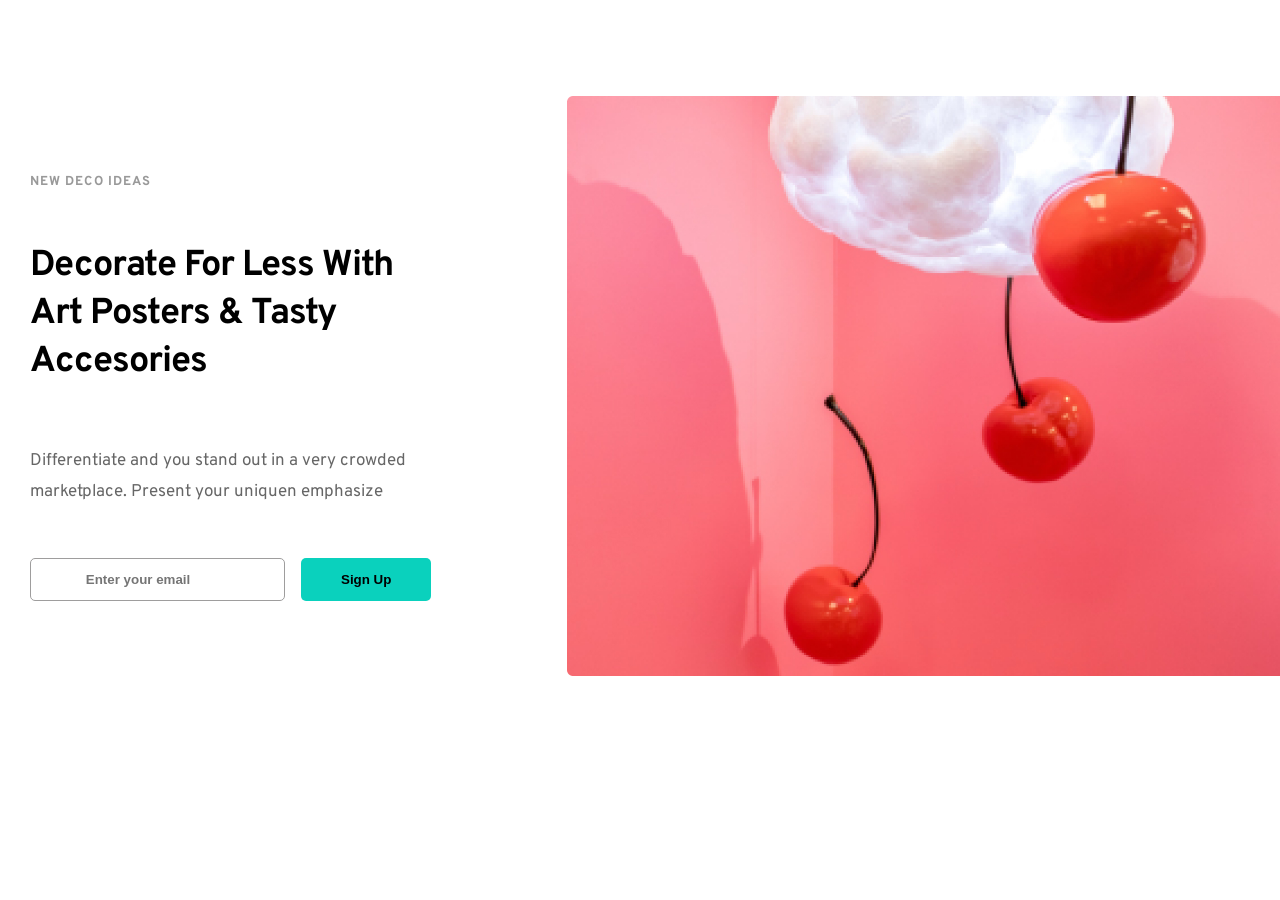
==== block1/index.html @ 7a9ed771 "Finally finished" ====
<!DOCTYPE html>
<html lang="en">
<head>
    <meta charset="UTF-8">
    <meta http-equiv="X-UA-Compatible" content="IE=edge">
    <meta name="viewport" content="width=device-width, initial-scale=1.0">
    <link rel="stylesheet" href="./css/style.css">
    <link rel="preconnect" href="https://fonts.gstatic.com">
    <link href="https://fonts.googleapis.com/css2?family=Overpass:ital,wght@0,100;0,400;0,600;1,600&display=swap" rel="stylesheet">
    <title>Vahag</title>
</head>
<body>
    <div class="hero_b1">
        <div class="part1_b1">
            <div class="new_b1">
                <h3>New Deco Ideas</h3>
                <h1>Decorate For Less With Art Posters & Tasty Accesories</h1>
                <p>Differentiate and you stand out in a very crowded marketplace. Present your uniquen emphasize</p>
            </div>
            <div class="decorate_b1"></div>
            <div class="present_b1"></div>
            <div class="inp_email_b1">
                <input type="email" class="email_b1" placeholder="    Enter your email">
                <button class="btn_b1">Sign Up</button>
            </div>
        </div>
<!-- ********************************************************************** -->
        <div class="part2_b1">
            <img src="img/Cherry.jpg" alt="cherry" class="cherry_b1">
        </div>
    </div>
</body>
</html>
---- block1/css/style.css ----
*{
    margin: 0;
    padding: 0;
    box-sizing: border-box;
}
.hero_b1{
    width: 100%;
    max-height: 772px;
    max-width: 1290px;
    background: #FFFFFF;
    display: flex;
    justify-content: space-between;
    align-items: center;
    margin: 0 auto;
    padding: 100px 0 100px 30px;
}
.part1_b1{
    margin-right: 120px;
}
.part2_b1{
    display: flex;
    align-items: center;
    width: 100%;
    max-width: 713px;
    max-height: 572px;
}
.cherry_b1{
    width: 100%;
    max-width: 713px;
}
.new_b1 > p{
    width: 100%;
    max-width: 457px;
    max-height: 75px;
    font-family: Overpass;
    font-style: normal;
    font-weight: normal;
    font-size: 17px;
    line-height: 31px;
    color: #666666;
    margin-bottom: 50px;
}
.new_b1 > h1{
    width: 100%;
    max-width: 413px;
    max-height: 165px;
    font-family: Overpass;
    font-style: normal;
    font-weight: bold;
    font-size: 36px;
    line-height: 48px;
    letter-spacing: -1px;
    color: #000000;
    margin-bottom: 60px;
}
.new_b1 > h3{
    width: 100%;
    max-width: 457px;
    max-height: 20px;
    font-family: Overpass;
    font-style: normal;
    font-weight: bold;
    font-size: 13px;
    line-height: 20px;
    letter-spacing: 1.08333px;
    text-transform: uppercase;
    color: #999999;
    margin-bottom: 50px;
}
.email_b1{
    border: 1px solid rgb(158, 157, 157);
    border-radius: 5px;
    font-weight: bolder;
    outline: none;
    padding: 13px 40px;
    margin-right: 12px;
}
.btn_b1{
    background: #0AD1BD;
    border-radius: 5px;
    font-weight: bolder;
    outline: none;
    border: none;
    padding: 14px 40px;
}
@media only screen and (max-width: 1240px) {
    .hero_b1 {
      flex-direction: column;
      width: 100%;
    }
    .cherry_b1{
        padding-top: 50px;
    }
    .part1_b1{
        margin: 0;
    }
    .hero_b1{
    padding: 0;
    }
    .inp_email_b1{
        display: flex;
        flex-direction: column;
    }
    .email_b1{        
        margin-bottom: 20px;
    }
    .new_b1 > p{
        width: 100%;
        max-width: 413px;
        max-height: 165px;
        font-family: Overpass;
        font-style: normal;    
    }
    .new_b1{
        max-width: 100%;
        padding: 20px;
    }
    .btn_b1{
        width: 100px;
        margin: 0 auto;
        text-align: center;
        padding: 10px;
    }
  }
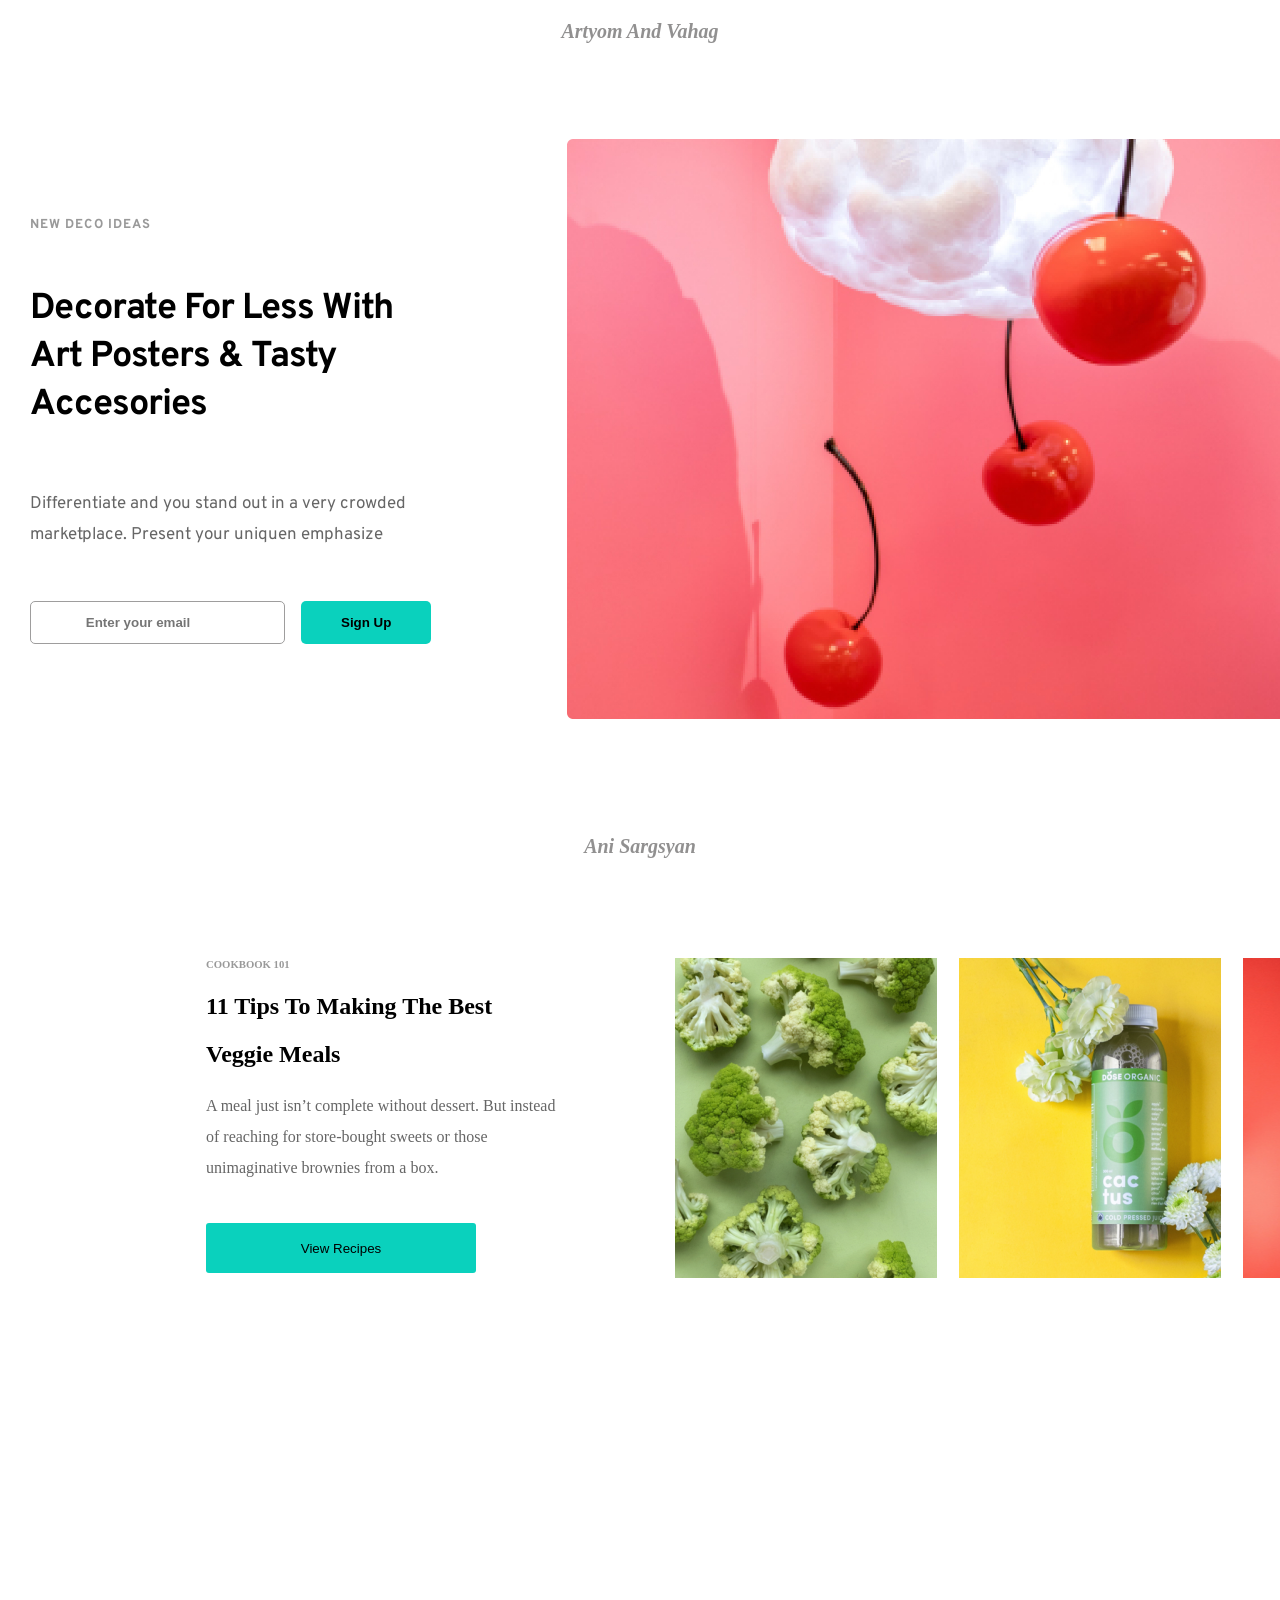
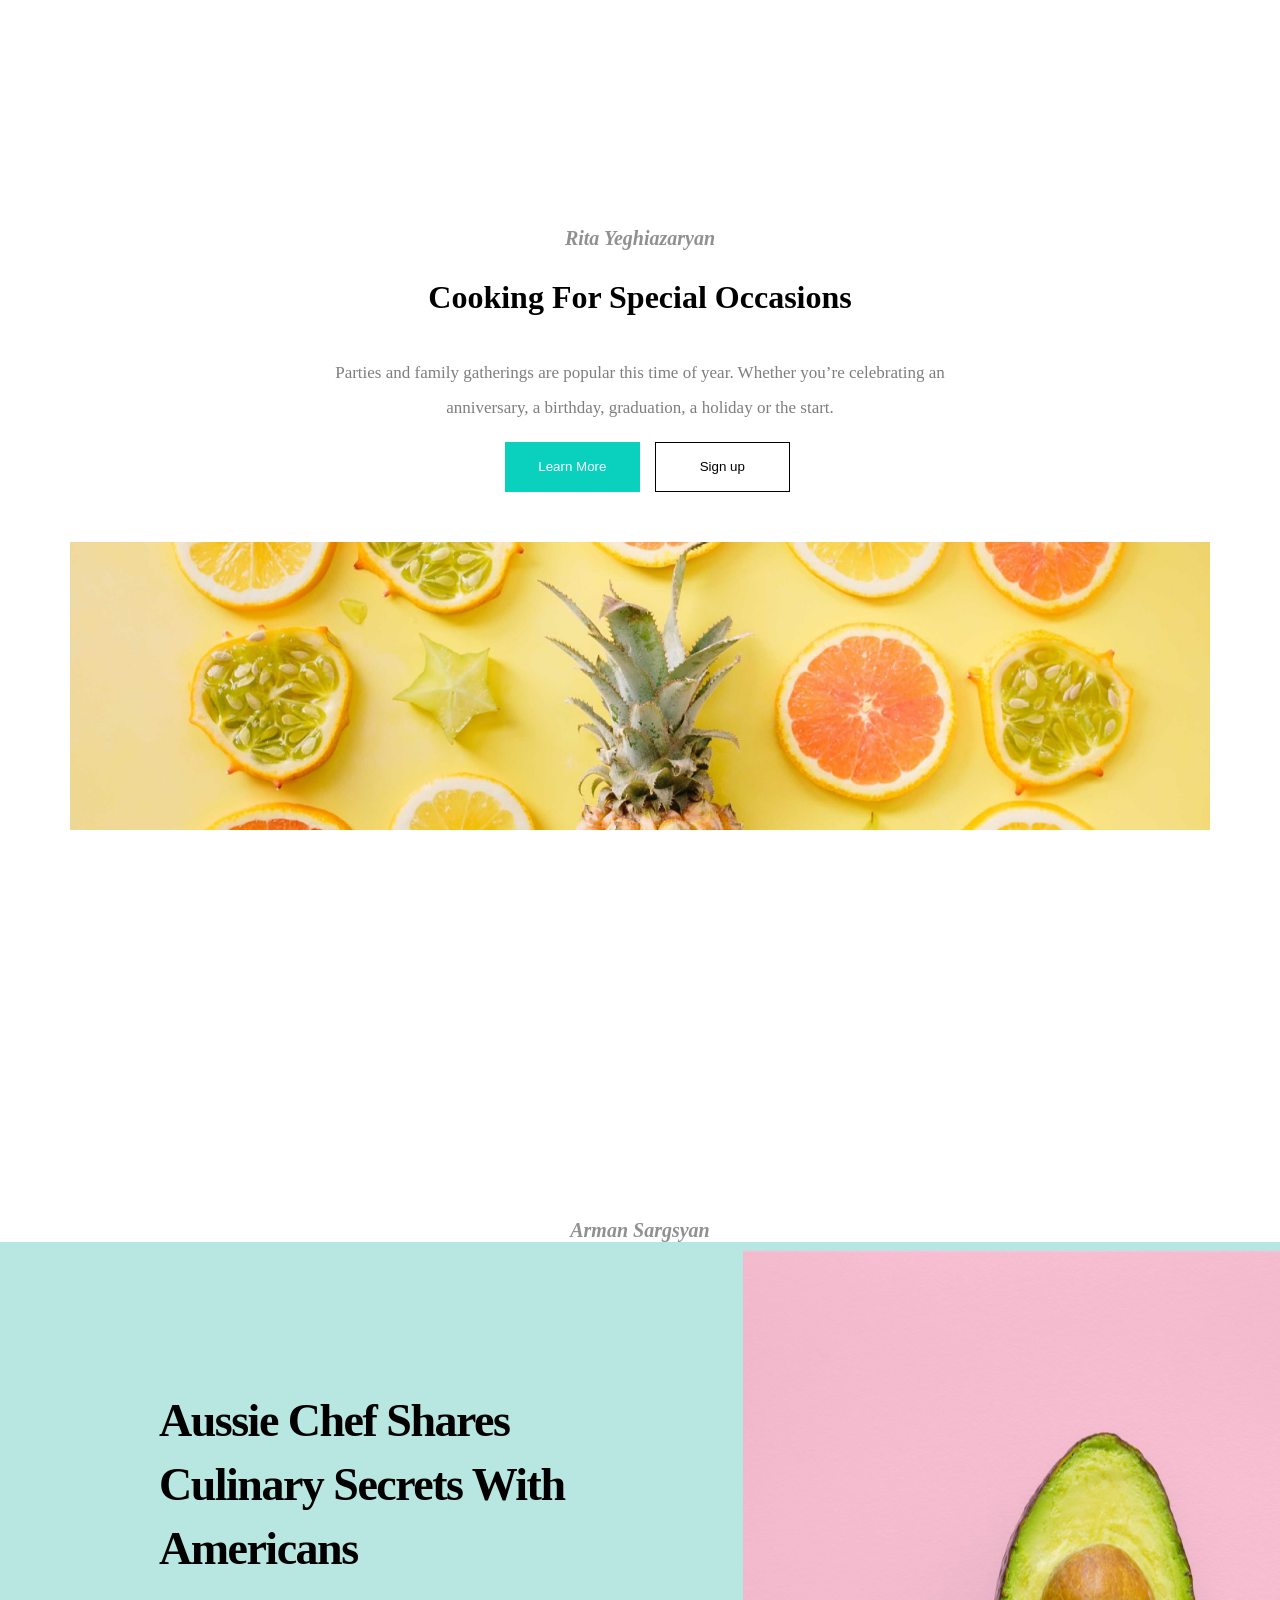
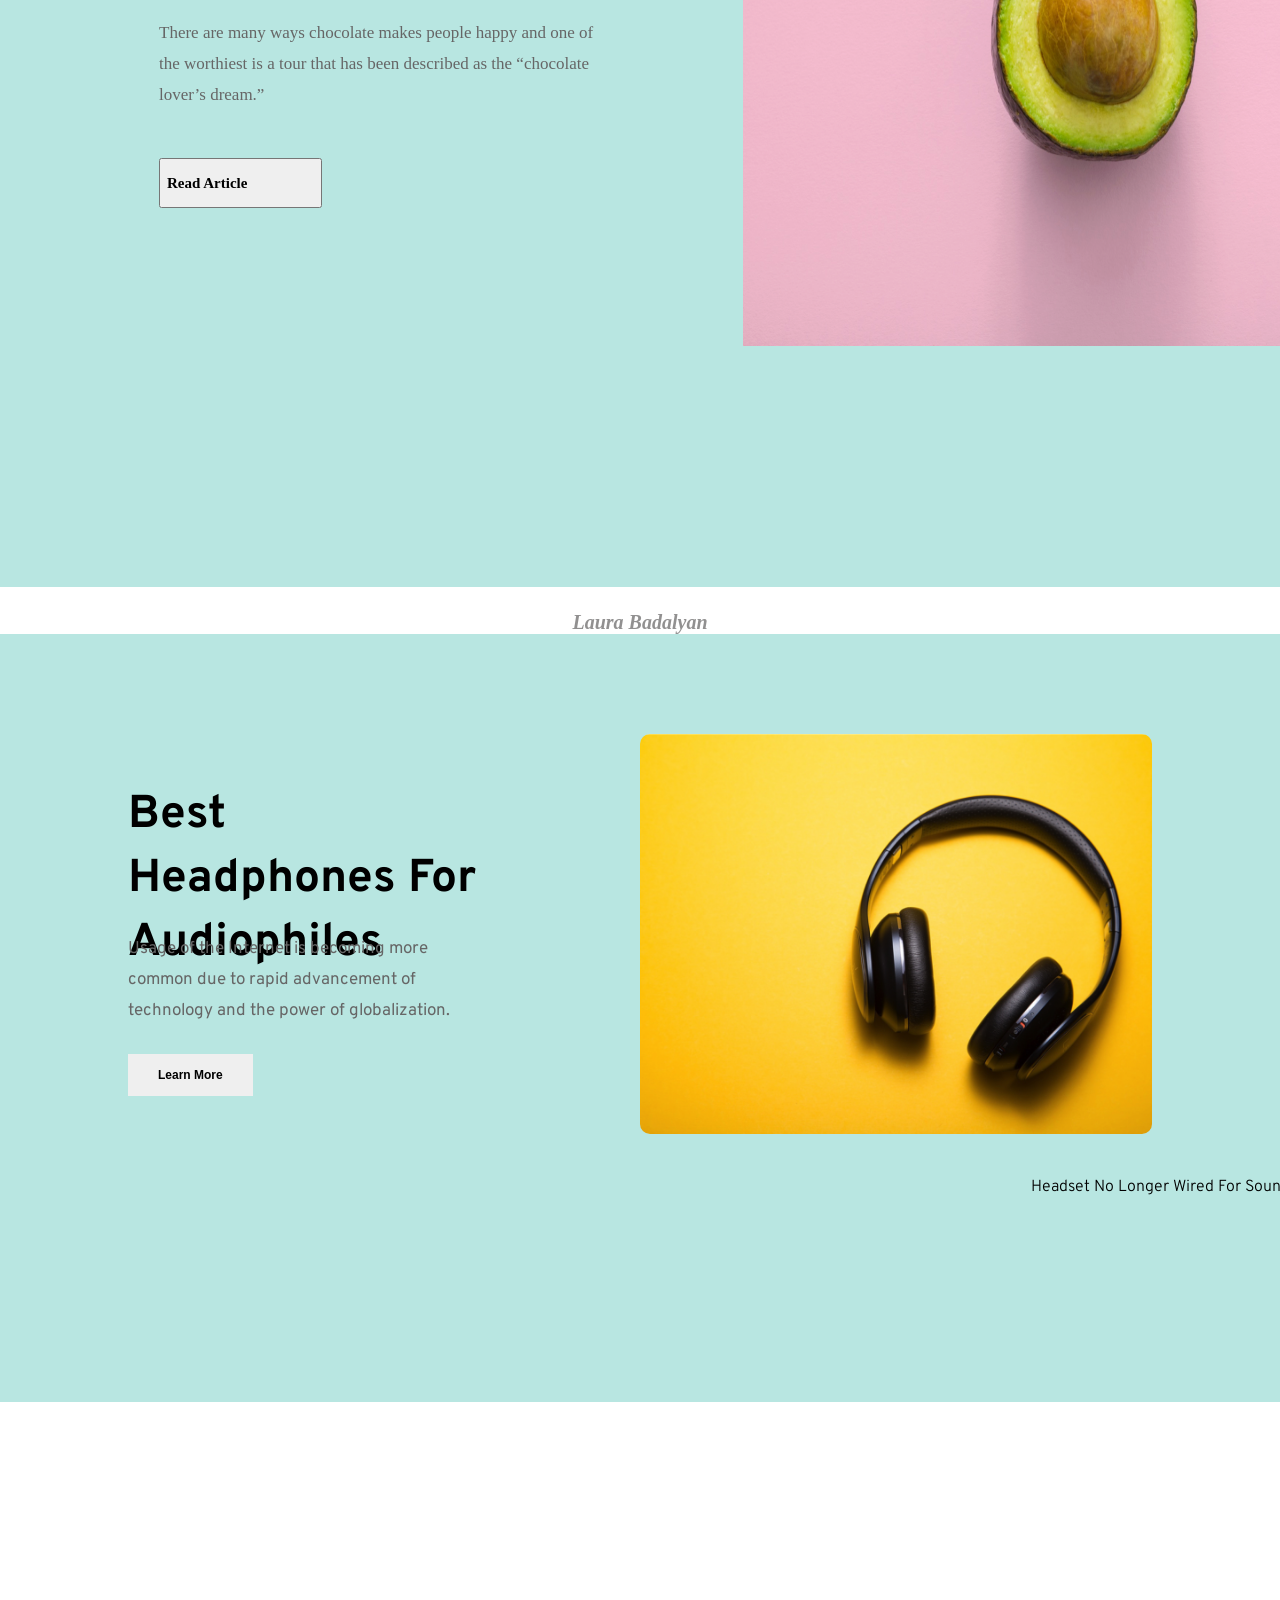
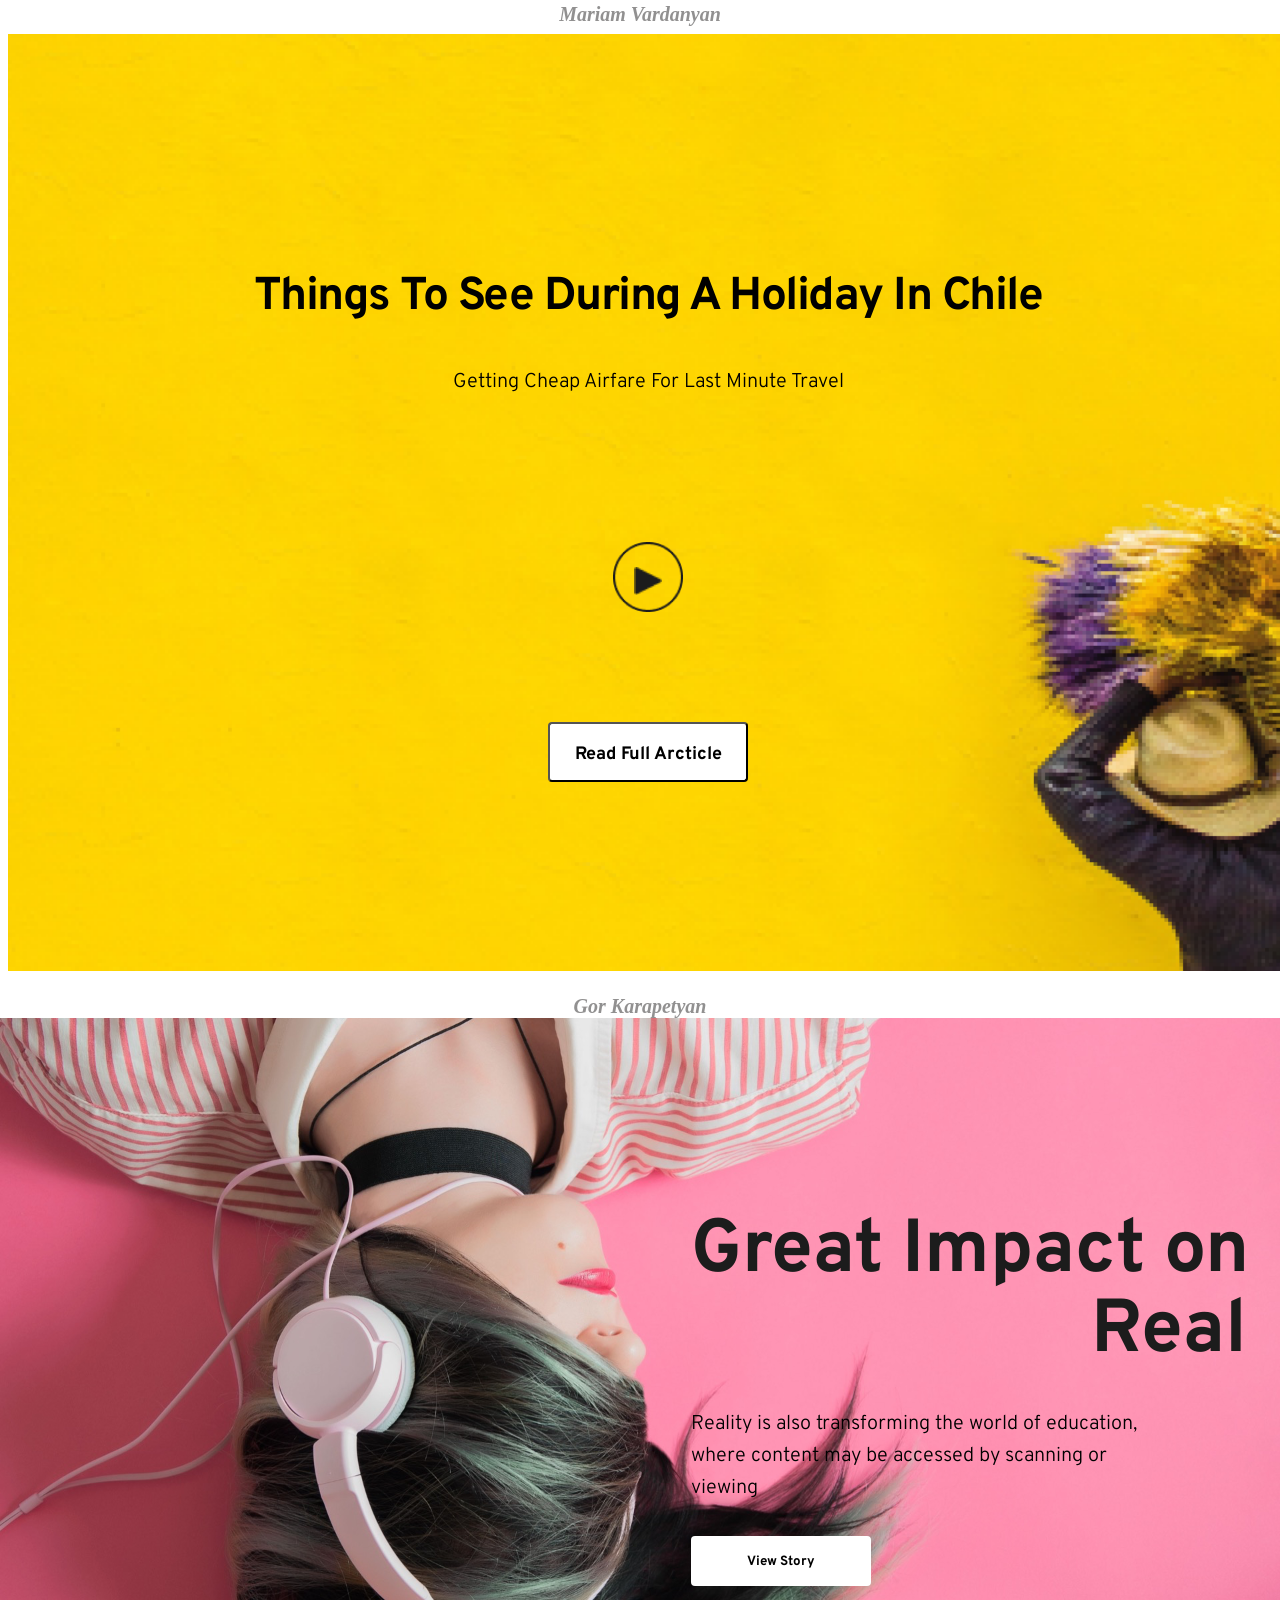
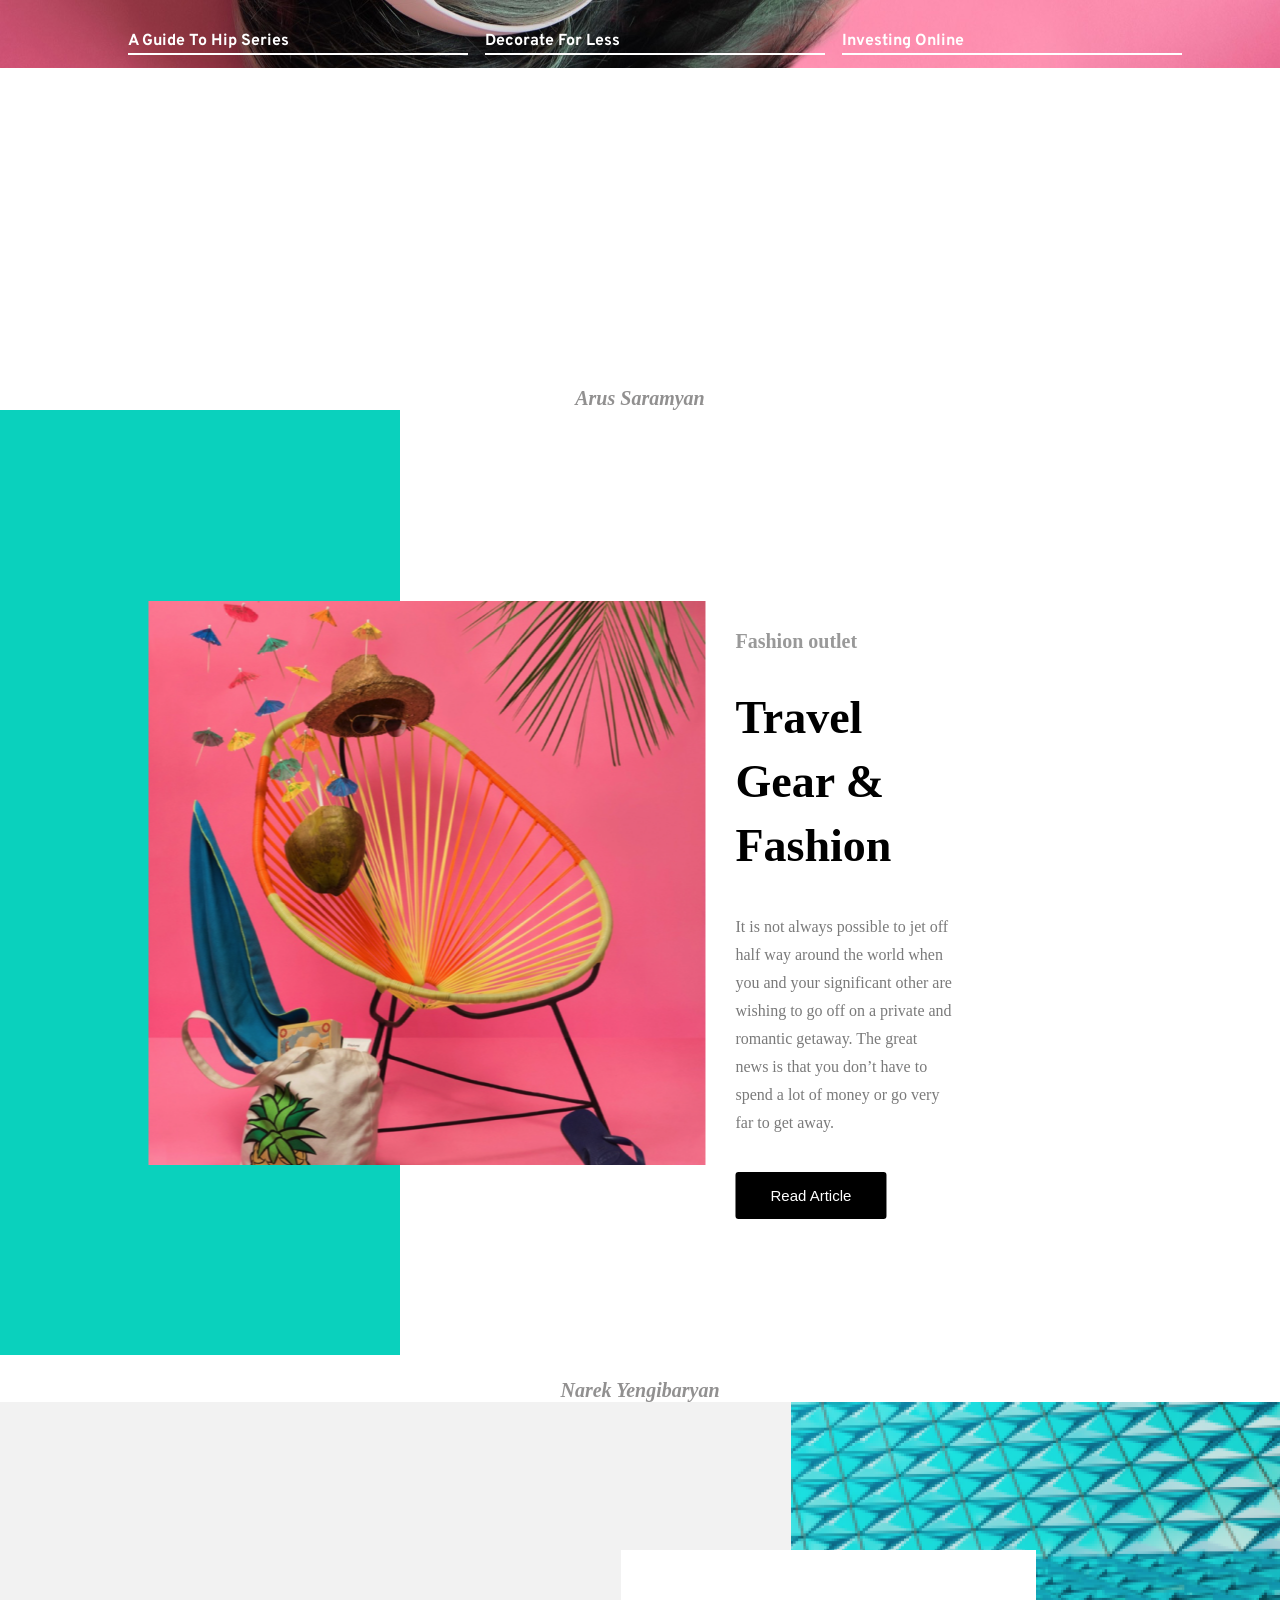
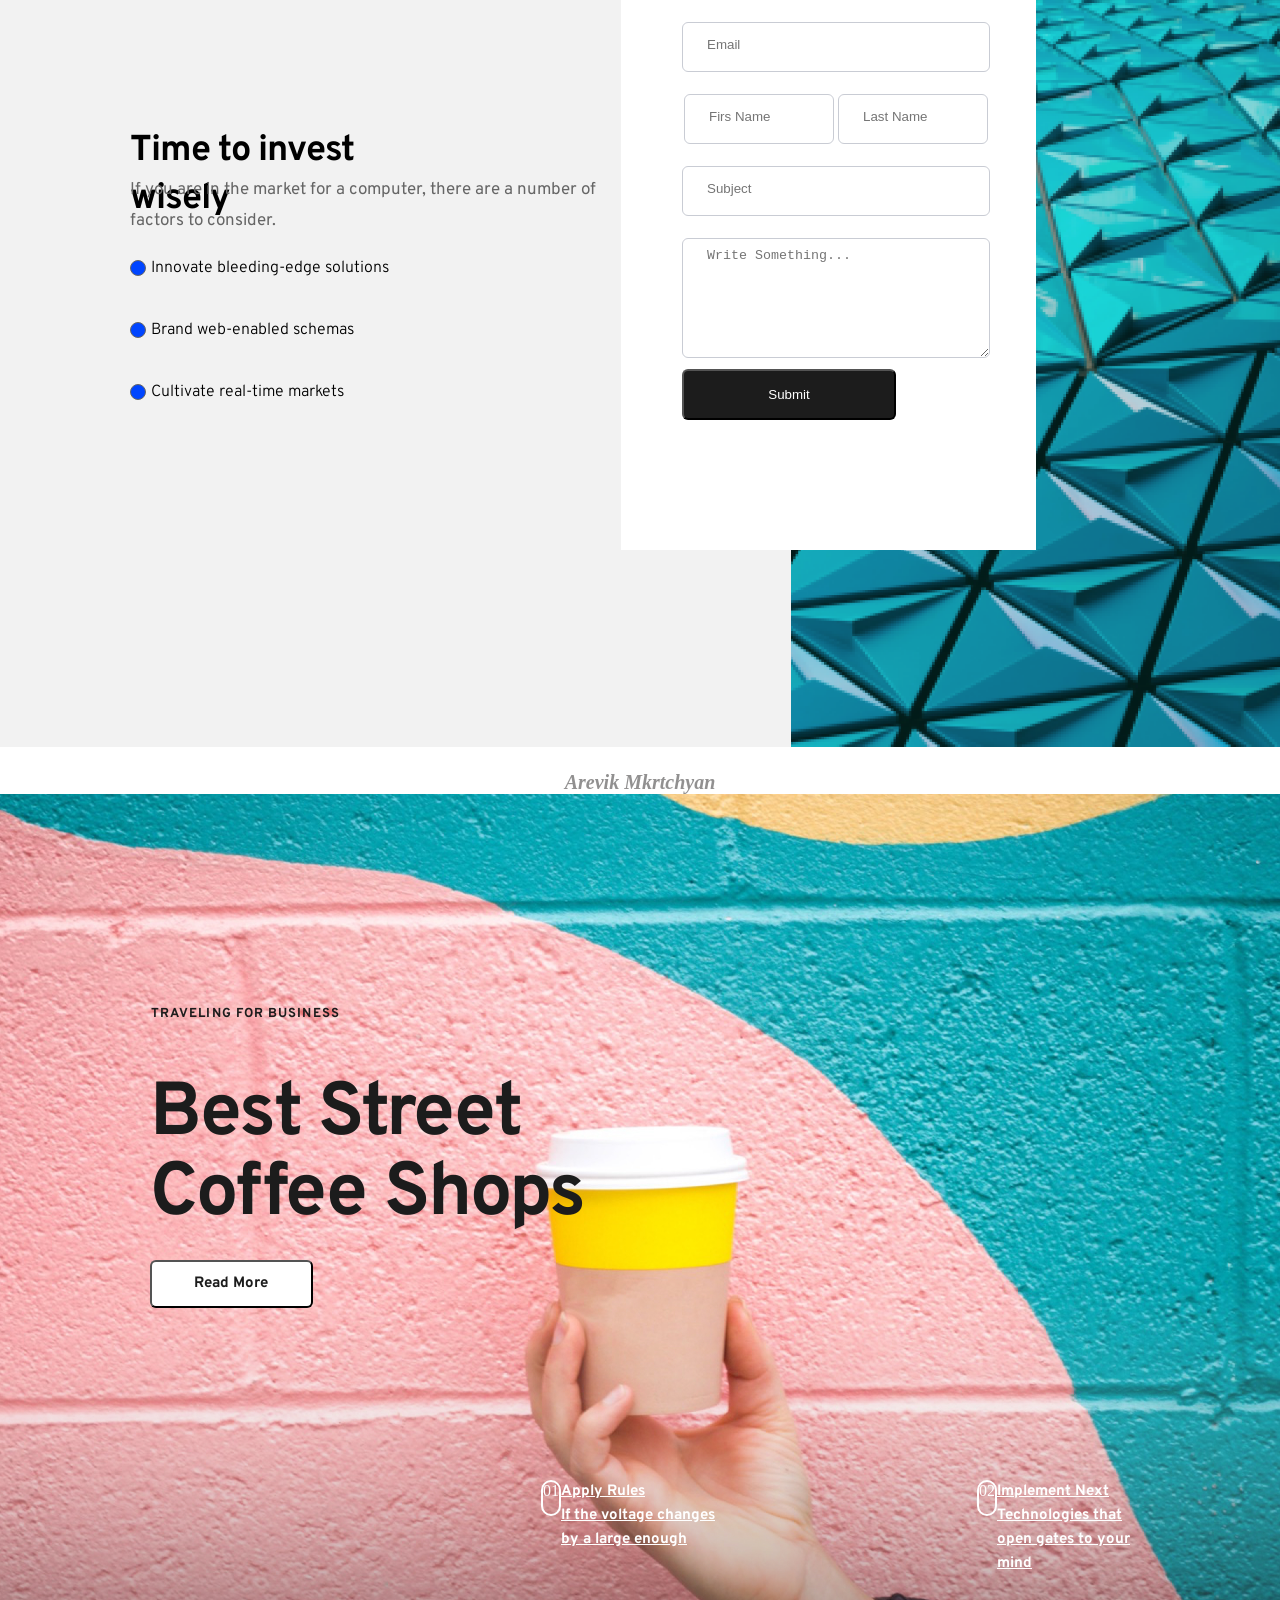
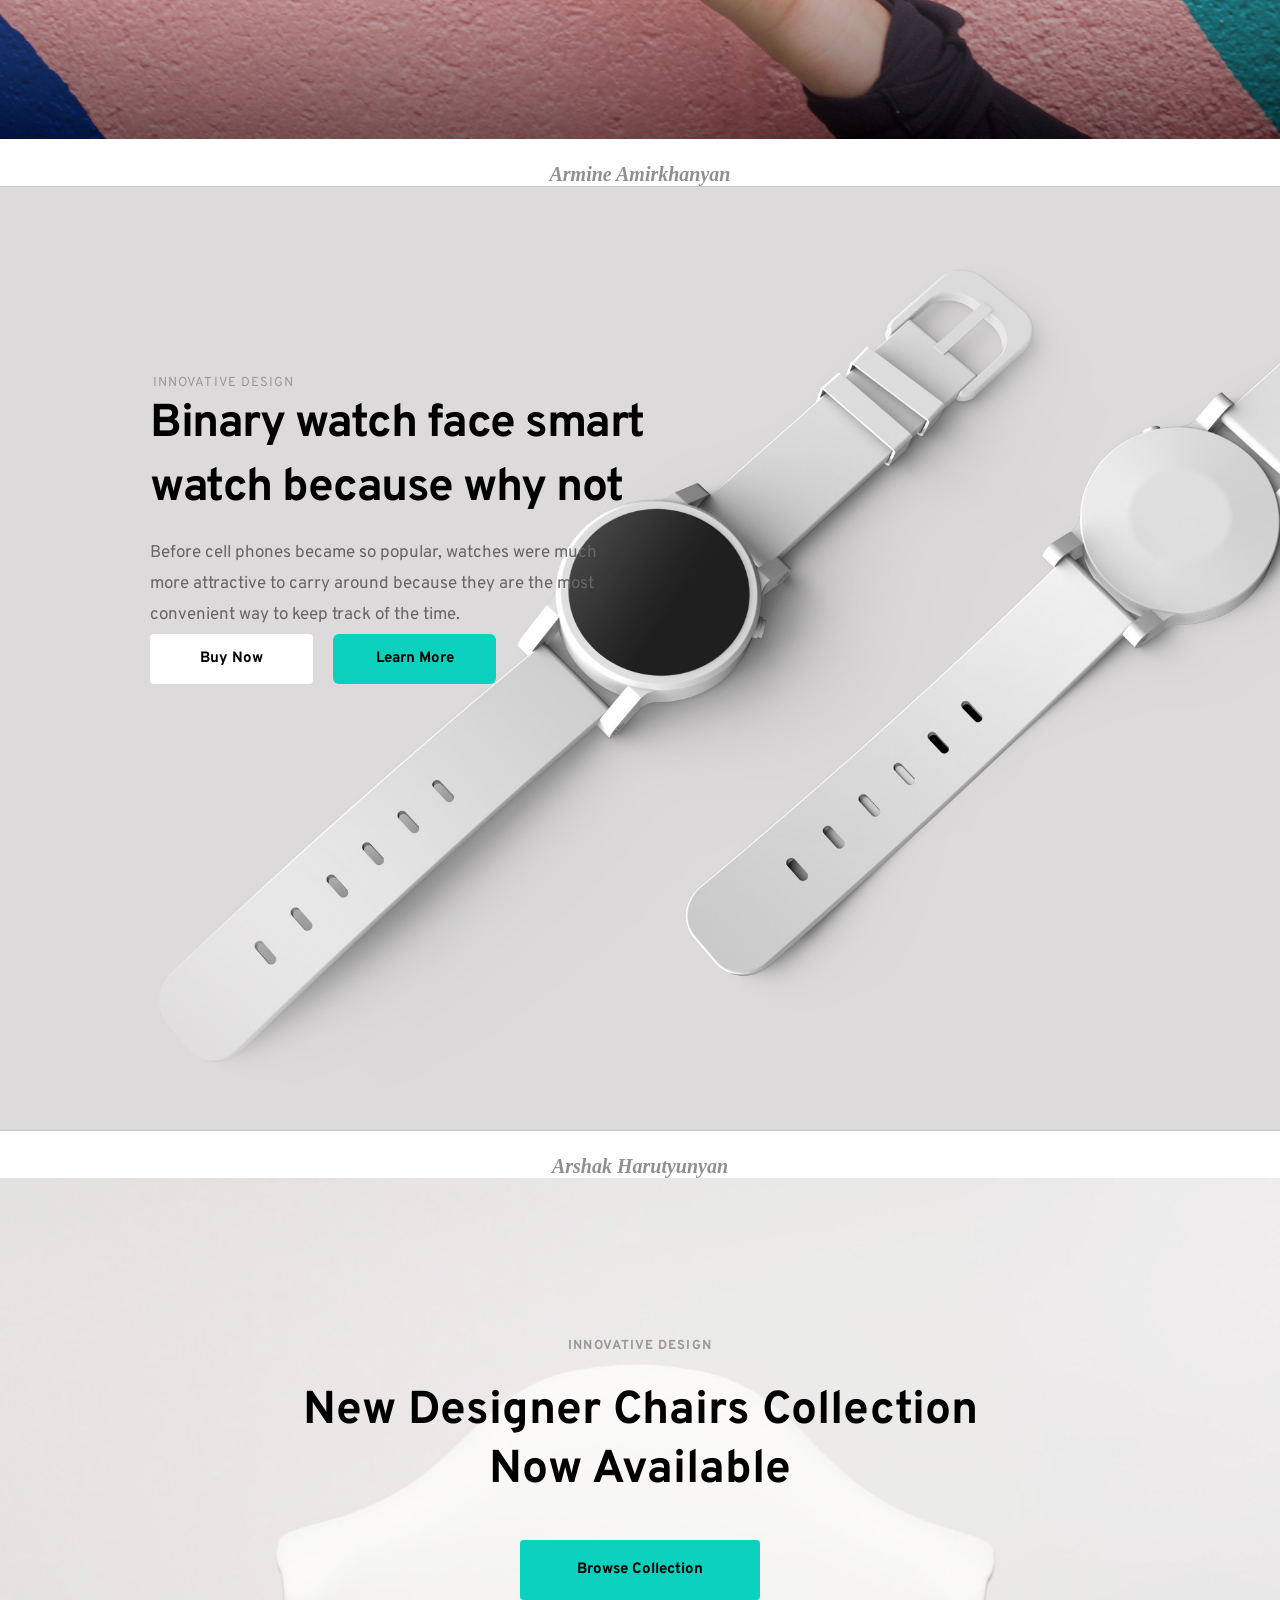
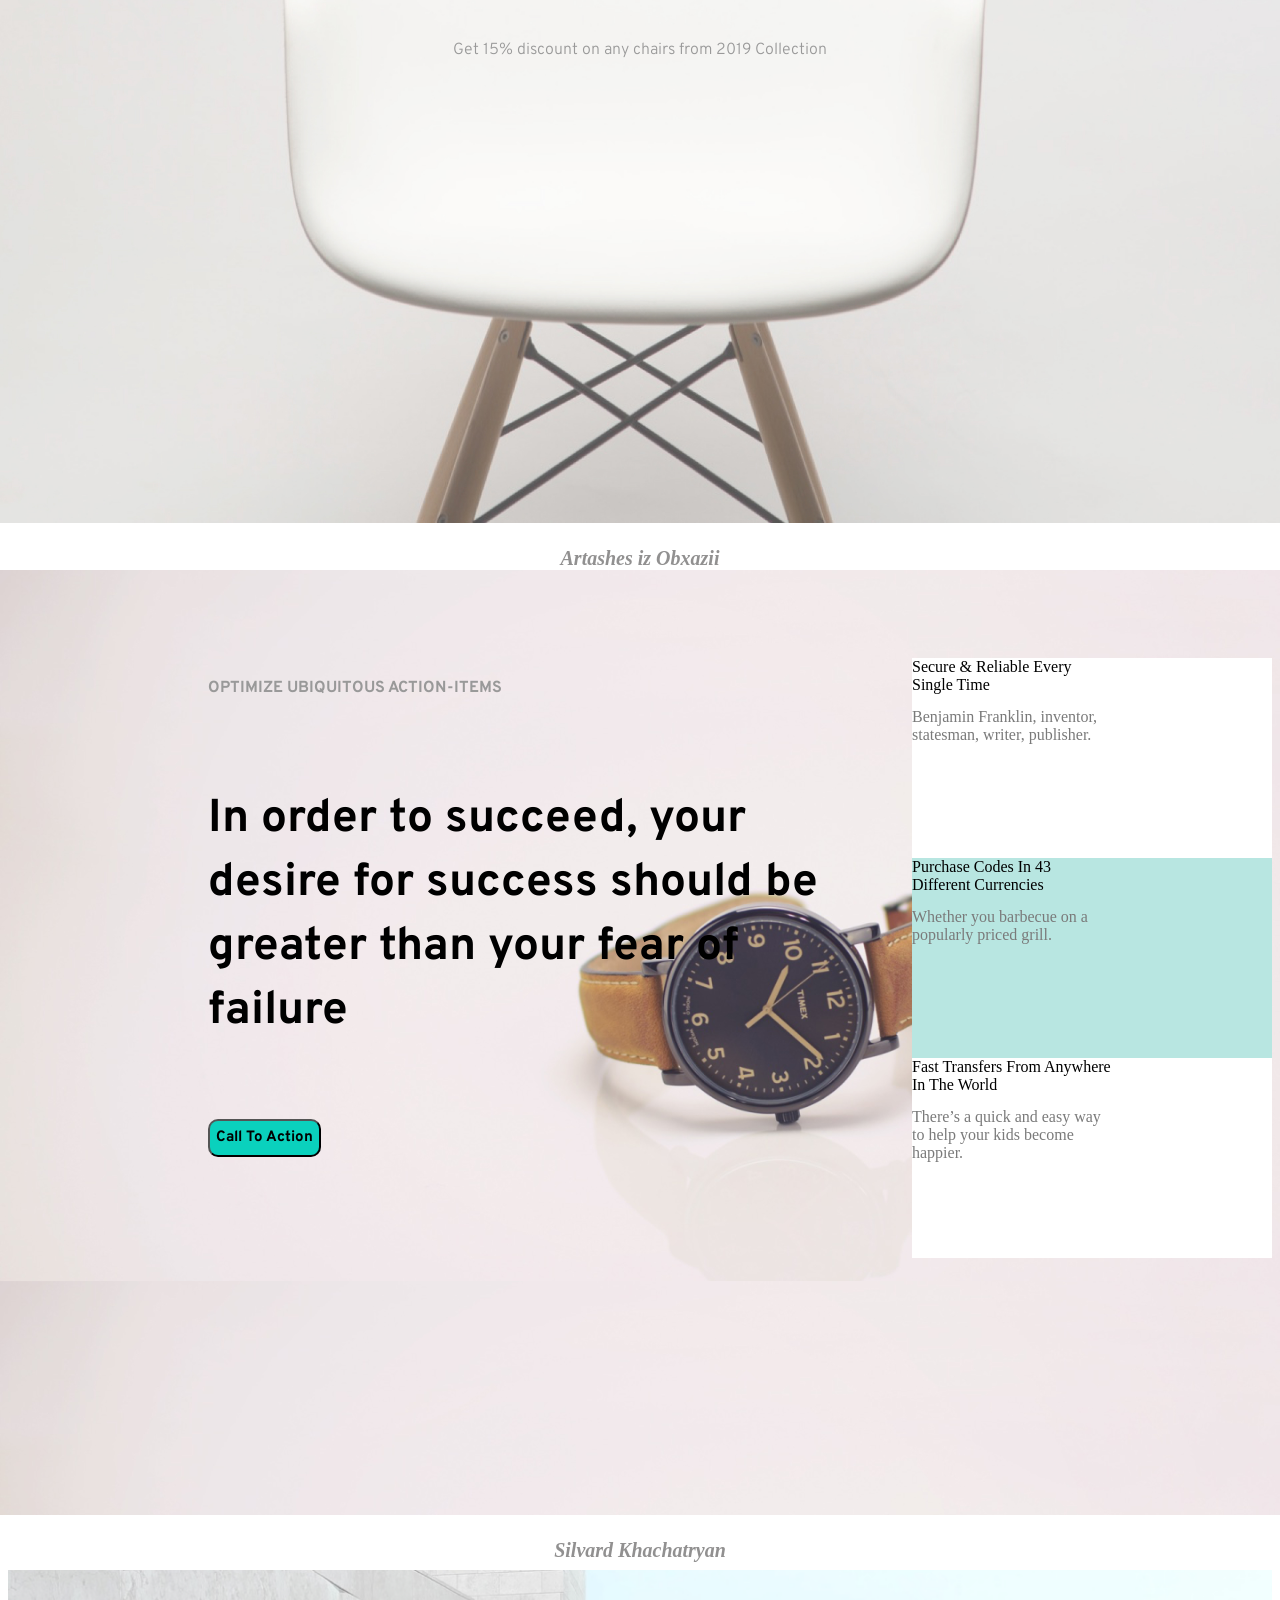
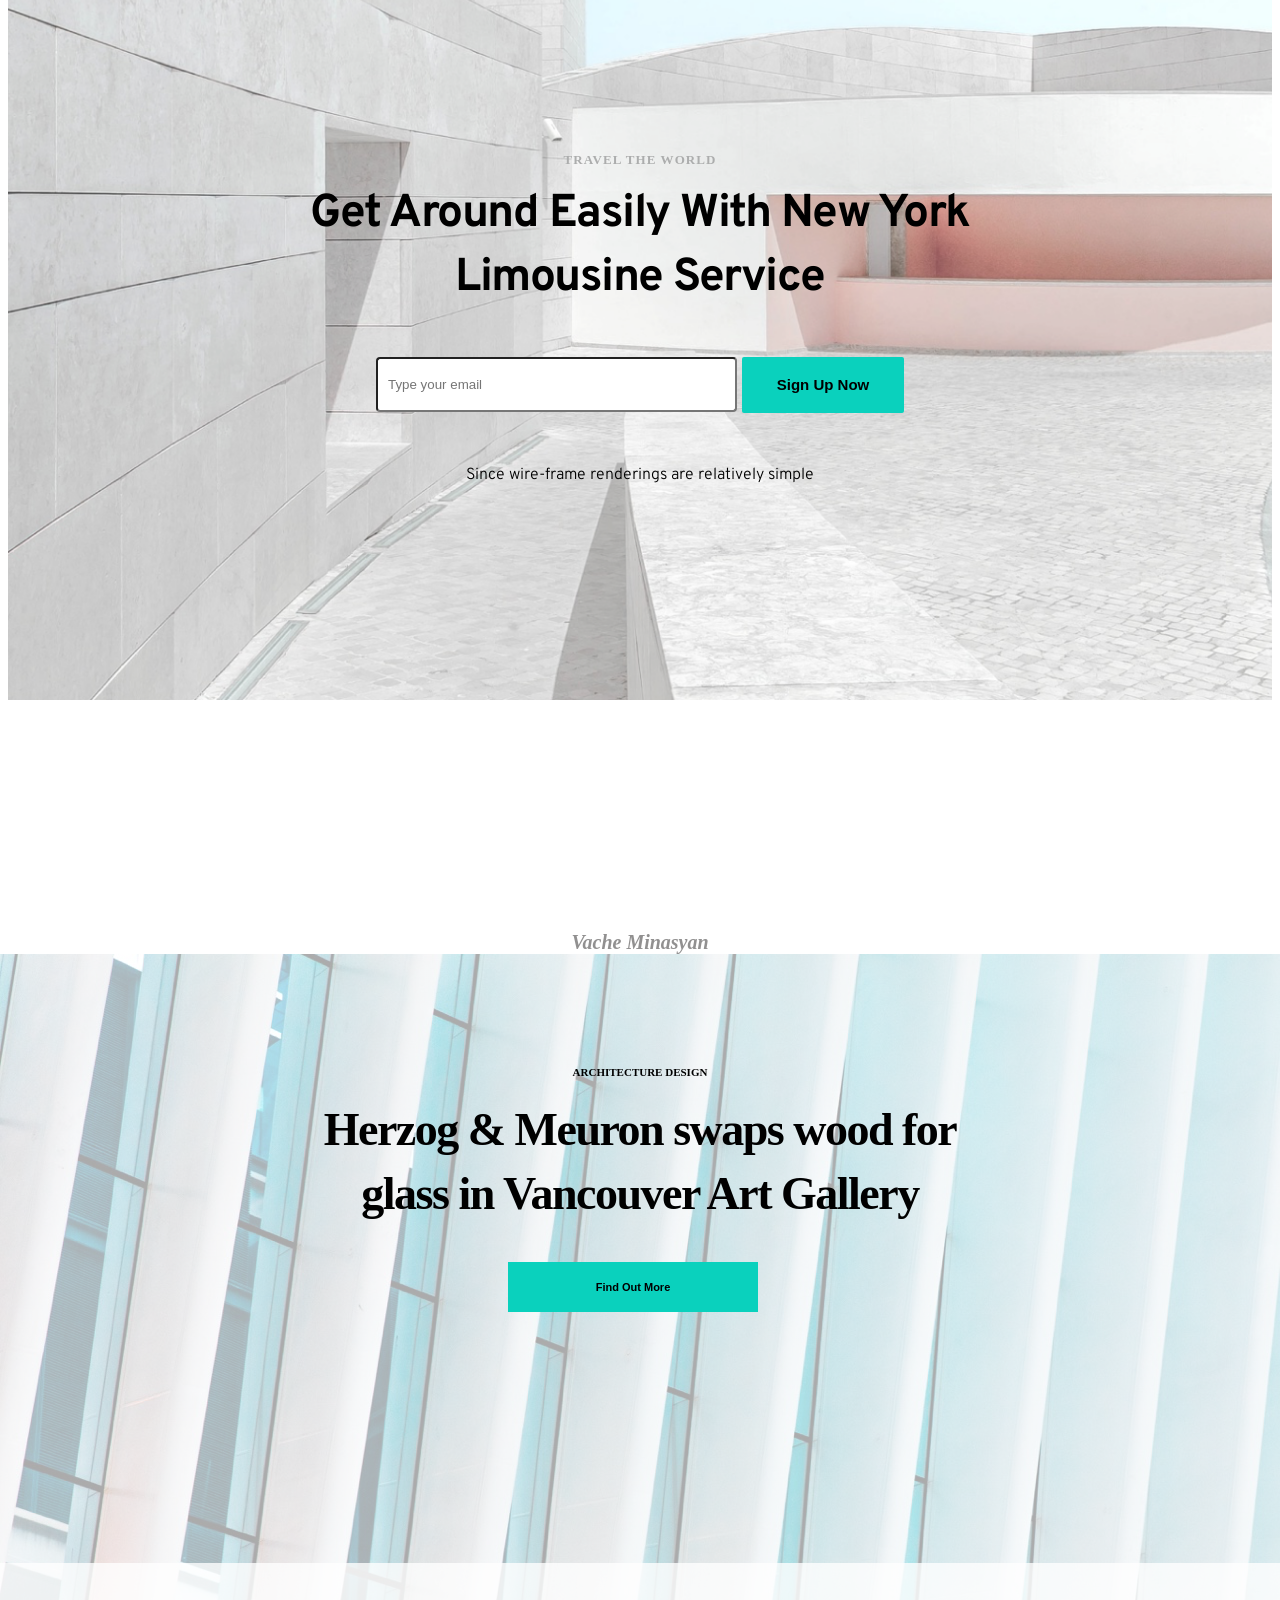
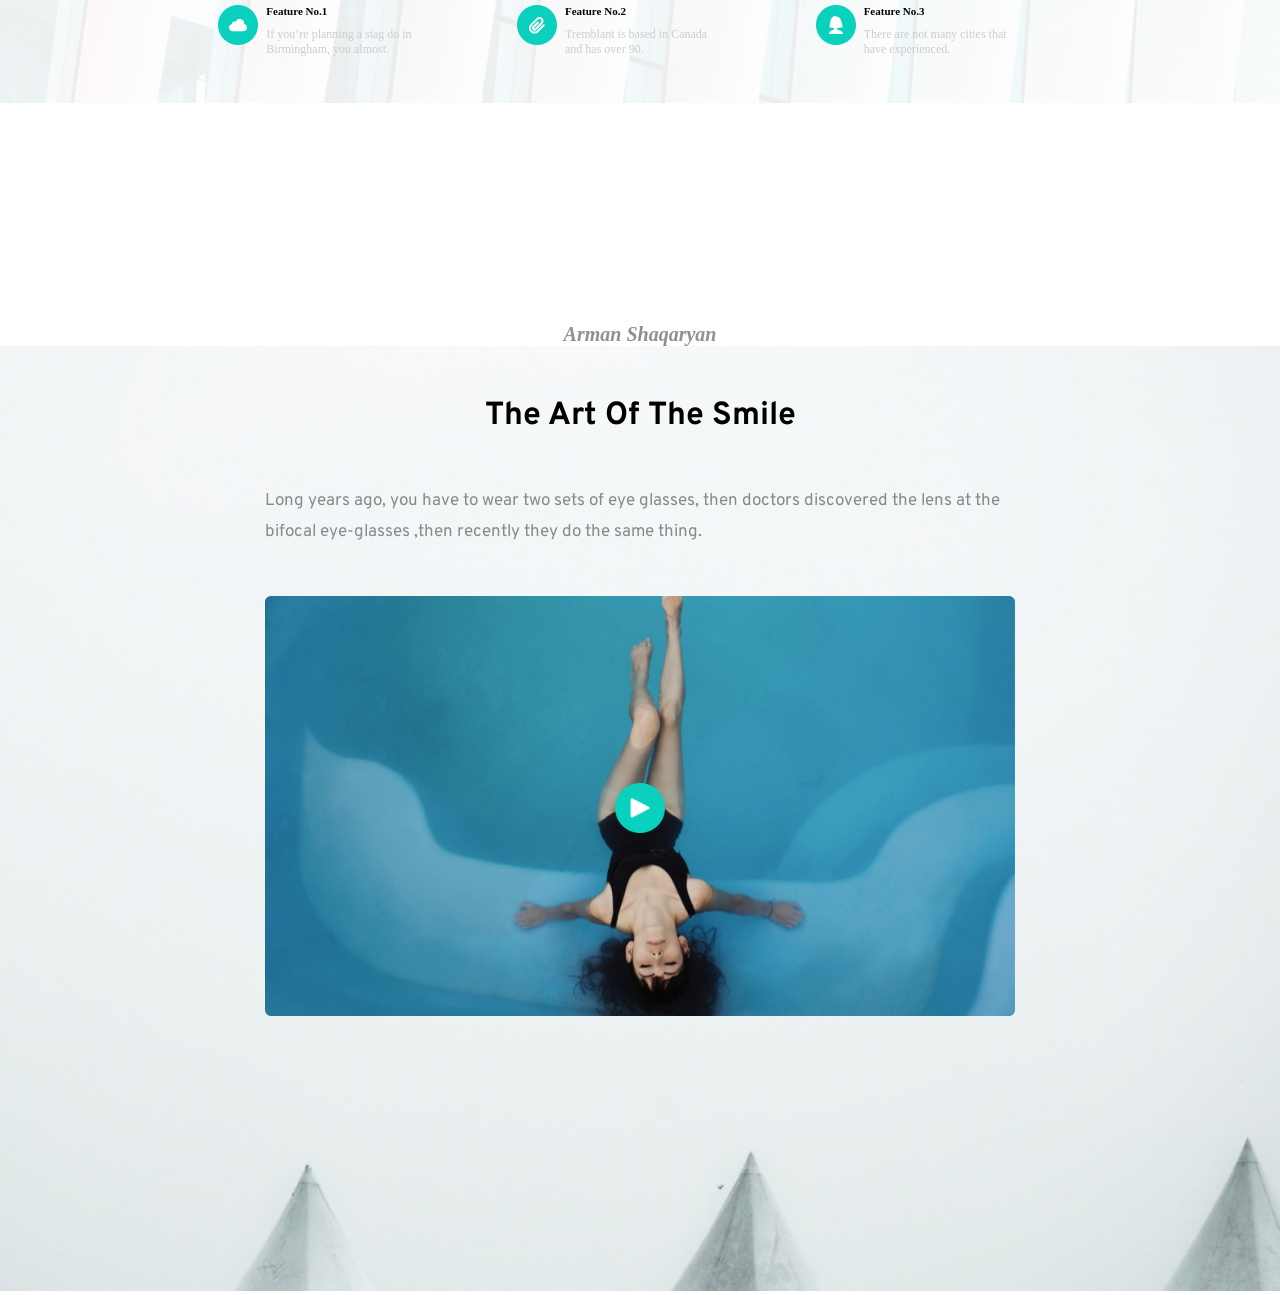
==== commit ce4a3249: "Our project inprogress 90%" ====
--- a/block1/index.html
+++ b/block1/index.html
@@ -7,9 +7,10 @@
     <link rel="stylesheet" href="./css/style.css">
     <link rel="preconnect" href="https://fonts.gstatic.com">
     <link href="https://fonts.googleapis.com/css2?family=Overpass:ital,wght@0,100;0,400;0,600;1,600&display=swap" rel="stylesheet">
-    <title>Vahag</title>
+    <title>Our happy Job</title>
 </head>
 <body>
+    <p class="autor_name">Artyom And Vahag</p>
     <div class="hero_b1">
         <div class="part1_b1">
             <div class="new_b1">
@@ -24,10 +25,39 @@
                 <button class="btn_b1">Sign Up</button>
             </div>
         </div>
-<!-- ********************************************************************** -->
         <div class="part2_b1">
             <img src="img/Cherry.jpg" alt="cherry" class="cherry_b1">
         </div>
     </div>
+    <p class="autor_name">Ani Sargsyan</p>
+    <iframe src="../blok2/blok2.html"  frameborder="0"></iframe>
+    <p class="autor_name">Rita Yeghiazaryan</p>
+    <iframe src="../Block3/index.html" frameborder="0"></iframe>
+    <p class="autor_name">Arman Sargsyan</p>
+    <iframe src="../block4/index.html" frameborder="0"></iframe>
+    <p class="autor_name">Laura Badalyan</p>
+    <iframe src="../part5/block5.html" frameborder="0"></iframe>
+    <p class="autor_name">Mariam Vardanyan</p>
+    <iframe src="../Block6/block6.html" frameborder="0"></iframe>
+    <p class="autor_name">Gor Karapetyan</p>
+    <iframe src="../part7/index.html" frameborder="0"></iframe>
+    <p class="autor_name">Arus Saramyan</p>
+    <iframe src="../part8/part8.html" frameborder="0"></iframe>
+    <p class="autor_name">Narek Yengibaryan</p>
+    <iframe src="../part9/Part9.html" frameborder="0"></iframe>
+    <p class="autor_name">Arevik Mkrtchyan</p>
+    <iframe src="../10/10th.html" frameborder="0"></iframe>
+    <p class="autor_name">Armine Amirkhanyan</p>
+    <iframe src="../part11/index.html" frameborder="0"></iframe>
+    <p class="autor_name">Arshak Harutyunyan</p>
+    <iframe src="../blok12/12index.html" frameborder="0"></iframe>
+    <p class="autor_name">Artashes iz Obxazii</p>
+    <iframe src="../block13/13.html" frameborder="0"></iframe>
+    <p class="autor_name">Silvard Khachatryan</p>
+    <iframe src="../block14/blok14.html" frameborder="0"></iframe>
+    <p class="autor_name">Vache Minasyan</p>
+    <iframe src="../block15/html/html.html" frameborder="0"></iframe>
+    <p class="autor_name">Arman Shaqaryan</p>
+    <iframe src="../part16/index.html" frameborder="0"></iframe>
 </body>
 </html>
--- a/block1/css/style.css
+++ b/block1/css/style.css
@@ -1,125 +1,136 @@
-*{
+* {
+  margin: 0;
+  padding: 0;
+  box-sizing: border-box;
+}
+.hero_b1 {
+  width: 100%;
+  max-height: 772px;
+  max-width: 1290px;
+  background: #ffffff;
+  display: flex;
+  justify-content: space-between;
+  align-items: center;
+  margin: 0 auto;
+  padding: 100px 0 100px 30px;
+}
+.part1_b1 {
+  margin-right: 120px;
+}
+.part2_b1 {
+  display: flex;
+  align-items: center;
+  width: 100%;
+  max-width: 713px;
+  max-height: 572px;
+}
+.cherry_b1 {
+  width: 100%;
+  max-width: 713px;
+}
+.new_b1 > p {
+  width: 100%;
+  max-width: 457px;
+  max-height: 75px;
+  font-family: Overpass;
+  font-style: normal;
+  font-weight: normal;
+  font-size: 17px;
+  line-height: 31px;
+  color: #666666;
+  margin-bottom: 50px;
+}
+.new_b1 > h1 {
+  width: 100%;
+  max-width: 413px;
+  max-height: 165px;
+  font-family: Overpass;
+  font-style: normal;
+  font-weight: bold;
+  font-size: 36px;
+  line-height: 48px;
+  letter-spacing: -1px;
+  color: #000000;
+  margin-bottom: 60px;
+}
+.new_b1 > h3 {
+  width: 100%;
+  max-width: 457px;
+  max-height: 20px;
+  font-family: Overpass;
+  font-style: normal;
+  font-weight: bold;
+  font-size: 13px;
+  line-height: 20px;
+  letter-spacing: 1.08333px;
+  text-transform: uppercase;
+  color: #999999;
+  margin-bottom: 50px;
+}
+.email_b1 {
+  border: 1px solid rgb(158, 157, 157);
+  border-radius: 5px;
+  font-weight: bolder;
+  outline: none;
+  padding: 13px 40px;
+  margin-right: 12px;
+}
+.btn_b1 {
+  background: #0ad1bd;
+  border-radius: 5px;
+  font-weight: bolder;
+  outline: none;
+  border: none;
+  padding: 14px 40px;
+}
+@media only screen and (max-width: 1240px) {
+  .hero_b1 {
+    flex-direction: column;
+    width: 100%;
+  }
+  .cherry_b1 {
+    padding-top: 50px;
+  }
+  .part1_b1 {
     margin: 0;
+  }
+  .hero_b1 {
     padding: 0;
-    box-sizing: border-box;
-}
-.hero_b1{
-    width: 100%;
-    max-height: 772px;
-    max-width: 1290px;
-    background: #FFFFFF;
+  }
+  .inp_email_b1 {
     display: flex;
-    justify-content: space-between;
-    align-items: center;
-    margin: 0 auto;
-    padding: 100px 0 100px 30px;
-}
-.part1_b1{
-    margin-right: 120px;
-}
-.part2_b1{
-    display: flex;
-    align-items: center;
-    width: 100%;
-    max-width: 713px;
-    max-height: 572px;
-}
-.cherry_b1{
-    width: 100%;
-    max-width: 713px;
-}
-.new_b1 > p{
-    width: 100%;
-    max-width: 457px;
-    max-height: 75px;
-    font-family: Overpass;
-    font-style: normal;
-    font-weight: normal;
-    font-size: 17px;
-    line-height: 31px;
-    color: #666666;
-    margin-bottom: 50px;
-}
-.new_b1 > h1{
+    flex-direction: column;
+  }
+  .email_b1 {
+    margin-bottom: 20px;
+  }
+  .new_b1 > p {
     width: 100%;
     max-width: 413px;
     max-height: 165px;
     font-family: Overpass;
     font-style: normal;
-    font-weight: bold;
-    font-size: 36px;
-    line-height: 48px;
-    letter-spacing: -1px;
-    color: #000000;
-    margin-bottom: 60px;
+  }
+  .new_b1 {
+    max-width: 100%;
+    padding: 20px;
+  }
+  .btn_b1 {
+    width: 100px;
+    margin: 0 auto;
+    text-align: center;
+    padding: 10px;
+  }
 }
-.new_b1 > h3{
-    width: 100%;
-    max-width: 457px;
-    max-height: 20px;
-    font-family: Overpass;
-    font-style: normal;
-    font-weight: bold;
-    font-size: 13px;
-    line-height: 20px;
-    letter-spacing: 1.08333px;
-    text-transform: uppercase;
-    color: #999999;
-    margin-bottom: 50px;
+iframe {
+  width: 100%;
+  height: 105vh;
 }
-.email_b1{
-    border: 1px solid rgb(158, 157, 157);
-    border-radius: 5px;
-    font-weight: bolder;
-    outline: none;
-    padding: 13px 40px;
-    margin-right: 12px;
+.autor_name {
+  margin-top: 20px;
+  text-align: center;
+  font-weight: 700;
+  font-size: 20px;
+  color: rgba(54, 53, 52, 0.548);
+  font-style: italic;
 }
-.btn_b1{
-    background: #0AD1BD;
-    border-radius: 5px;
-    font-weight: bolder;
-    outline: none;
-    border: none;
-    padding: 14px 40px;
-}
-@media only screen and (max-width: 1240px) {
-    .hero_b1 {
-      flex-direction: column;
-      width: 100%;
-    }
-    .cherry_b1{
-        padding-top: 50px;
-    }
-    .part1_b1{
-        margin: 0;
-    }
-    .hero_b1{
-    padding: 0;
-    }
-    .inp_email_b1{
-        display: flex;
-        flex-direction: column;
-    }
-    .email_b1{        
-        margin-bottom: 20px;
-    }
-    .new_b1 > p{
-        width: 100%;
-        max-width: 413px;
-        max-height: 165px;
-        font-family: Overpass;
-        font-style: normal;    
-    }
-    .new_b1{
-        max-width: 100%;
-        padding: 20px;
-    }
-    .btn_b1{
-        width: 100px;
-        margin: 0 auto;
-        text-align: center;
-        padding: 10px;
-    }
-  }
-  
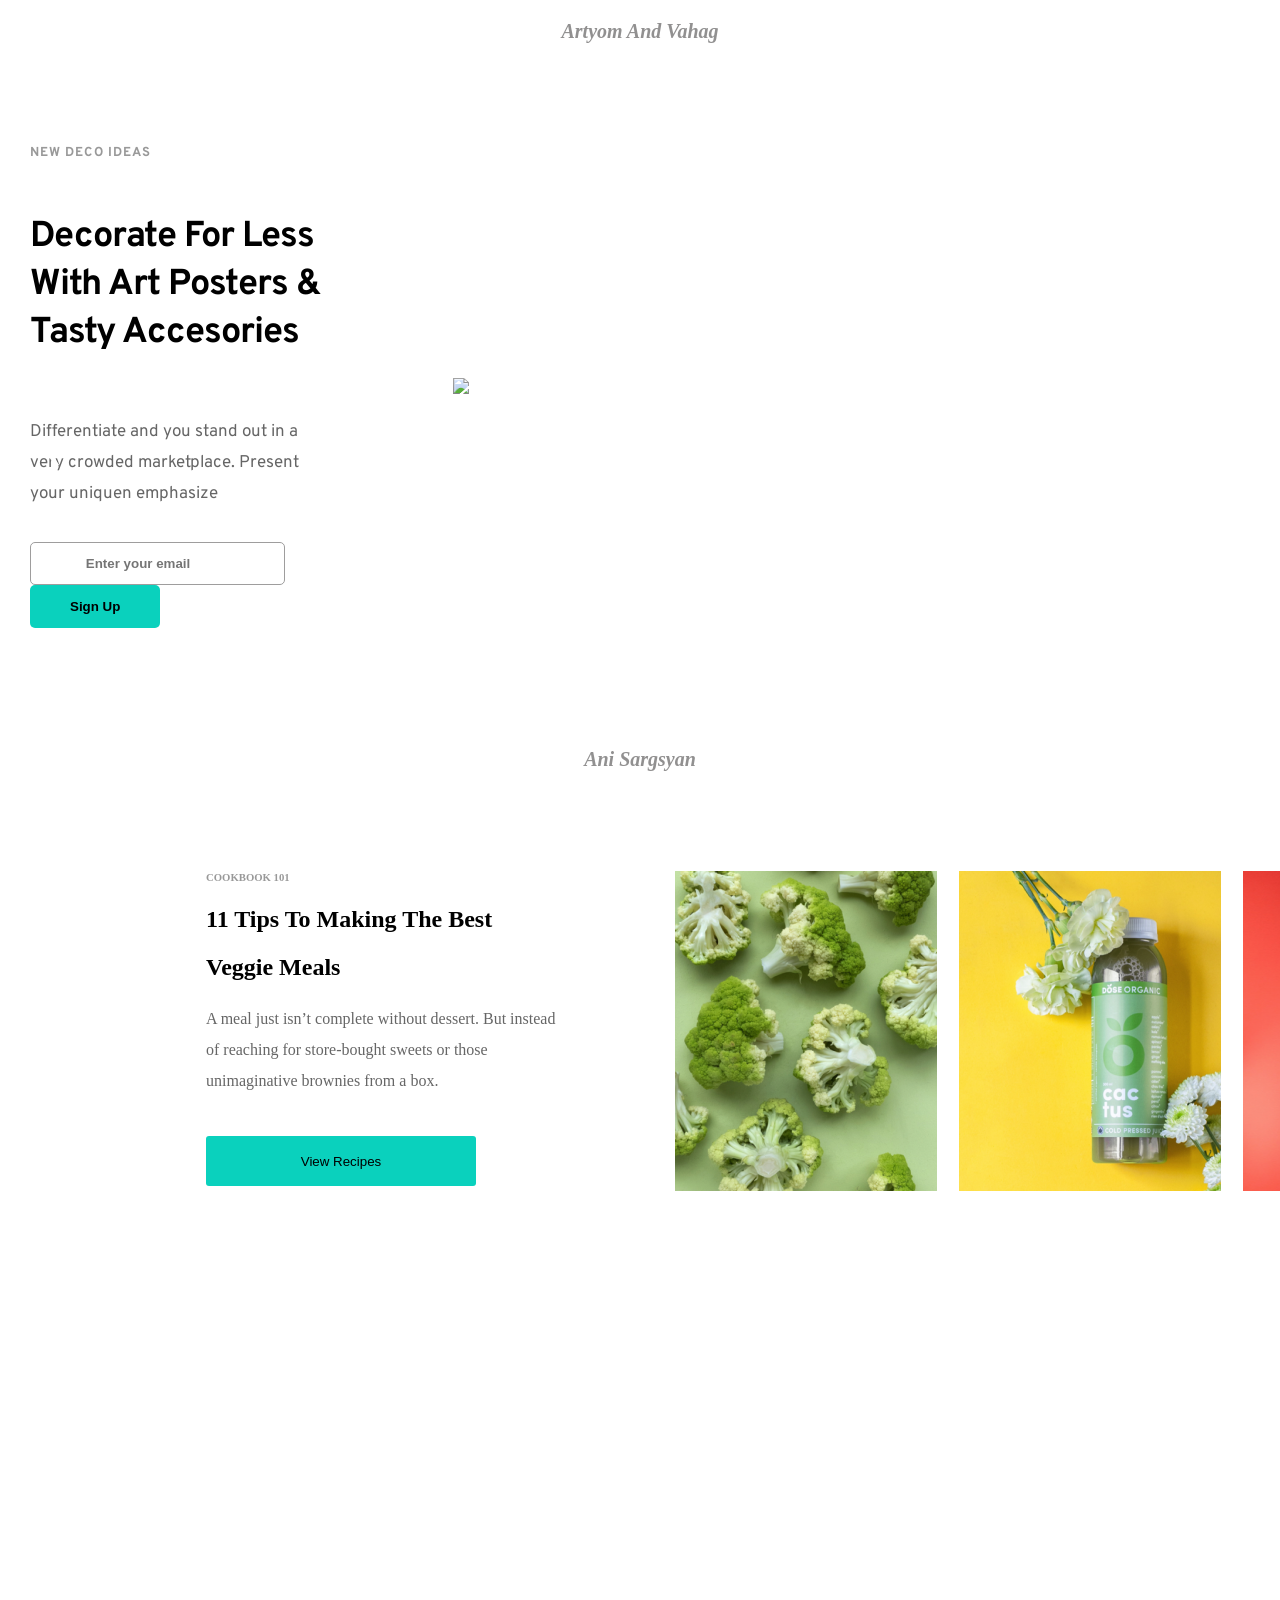
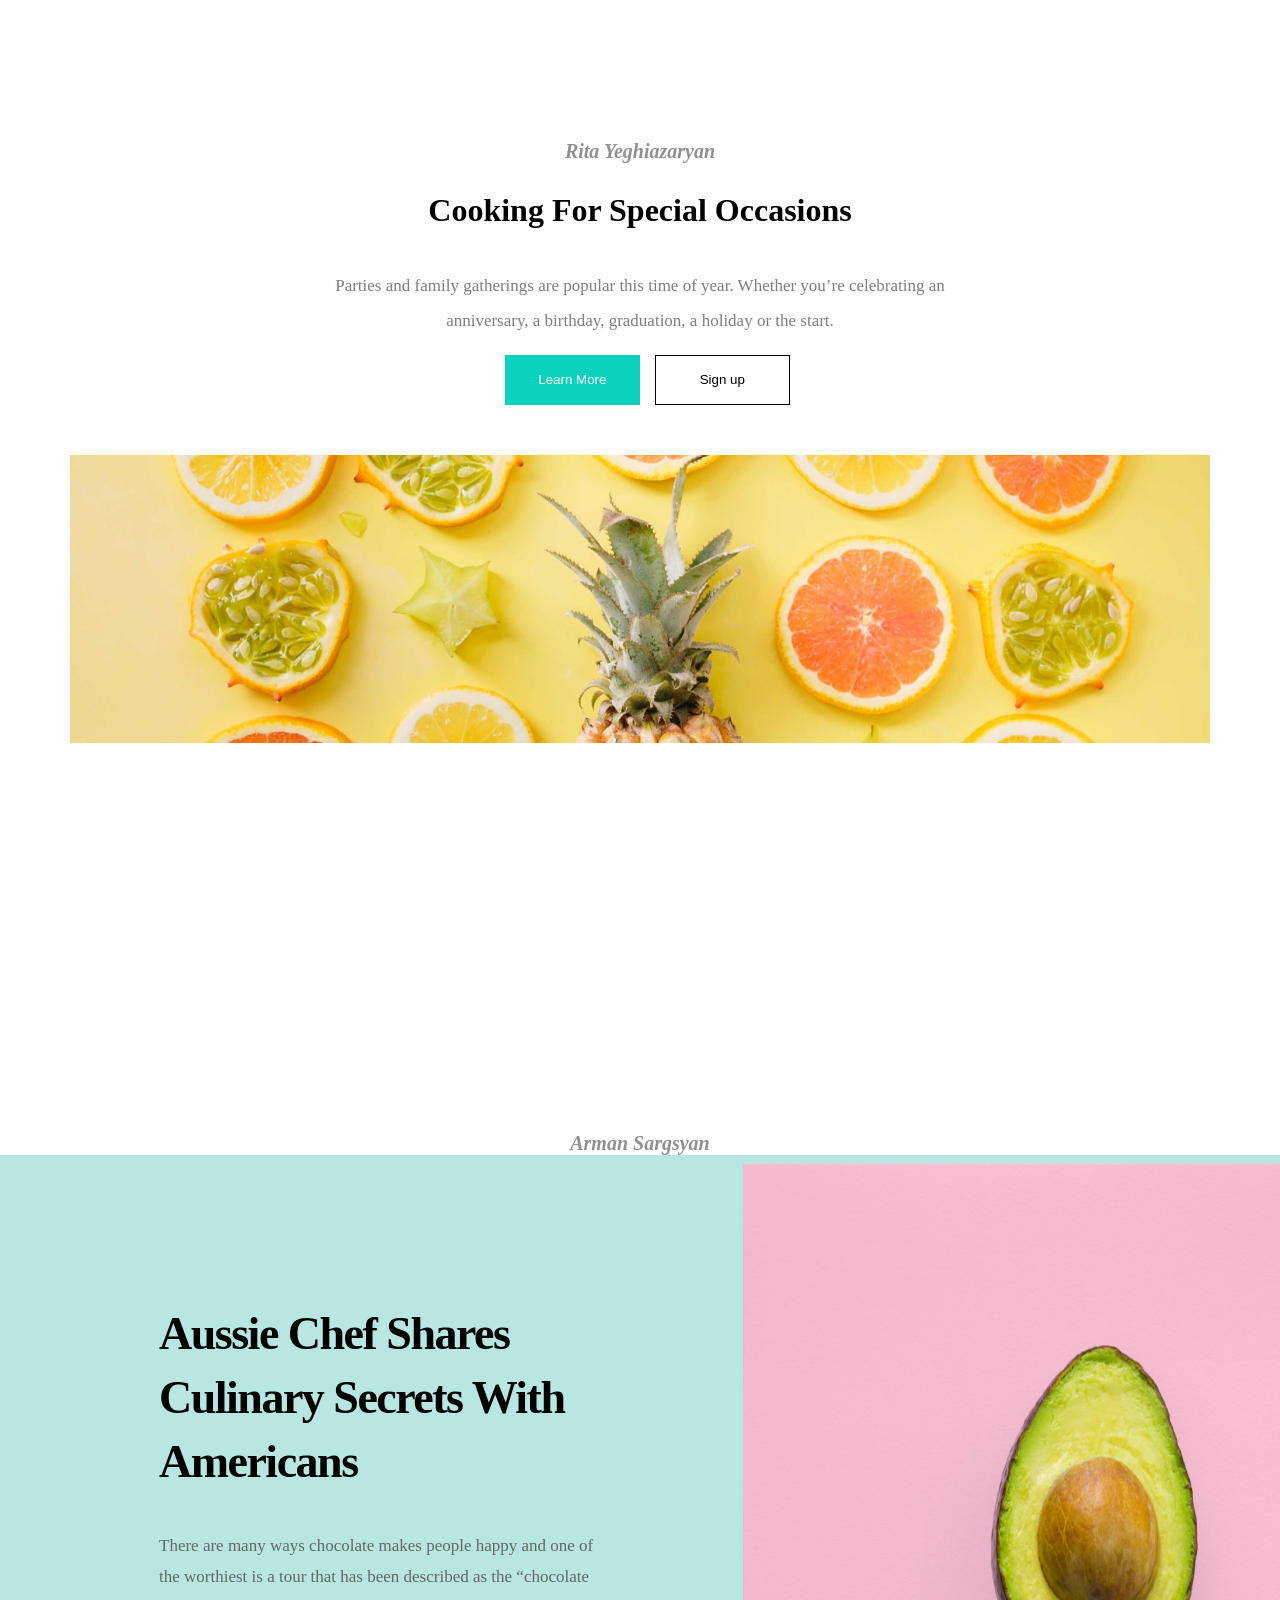
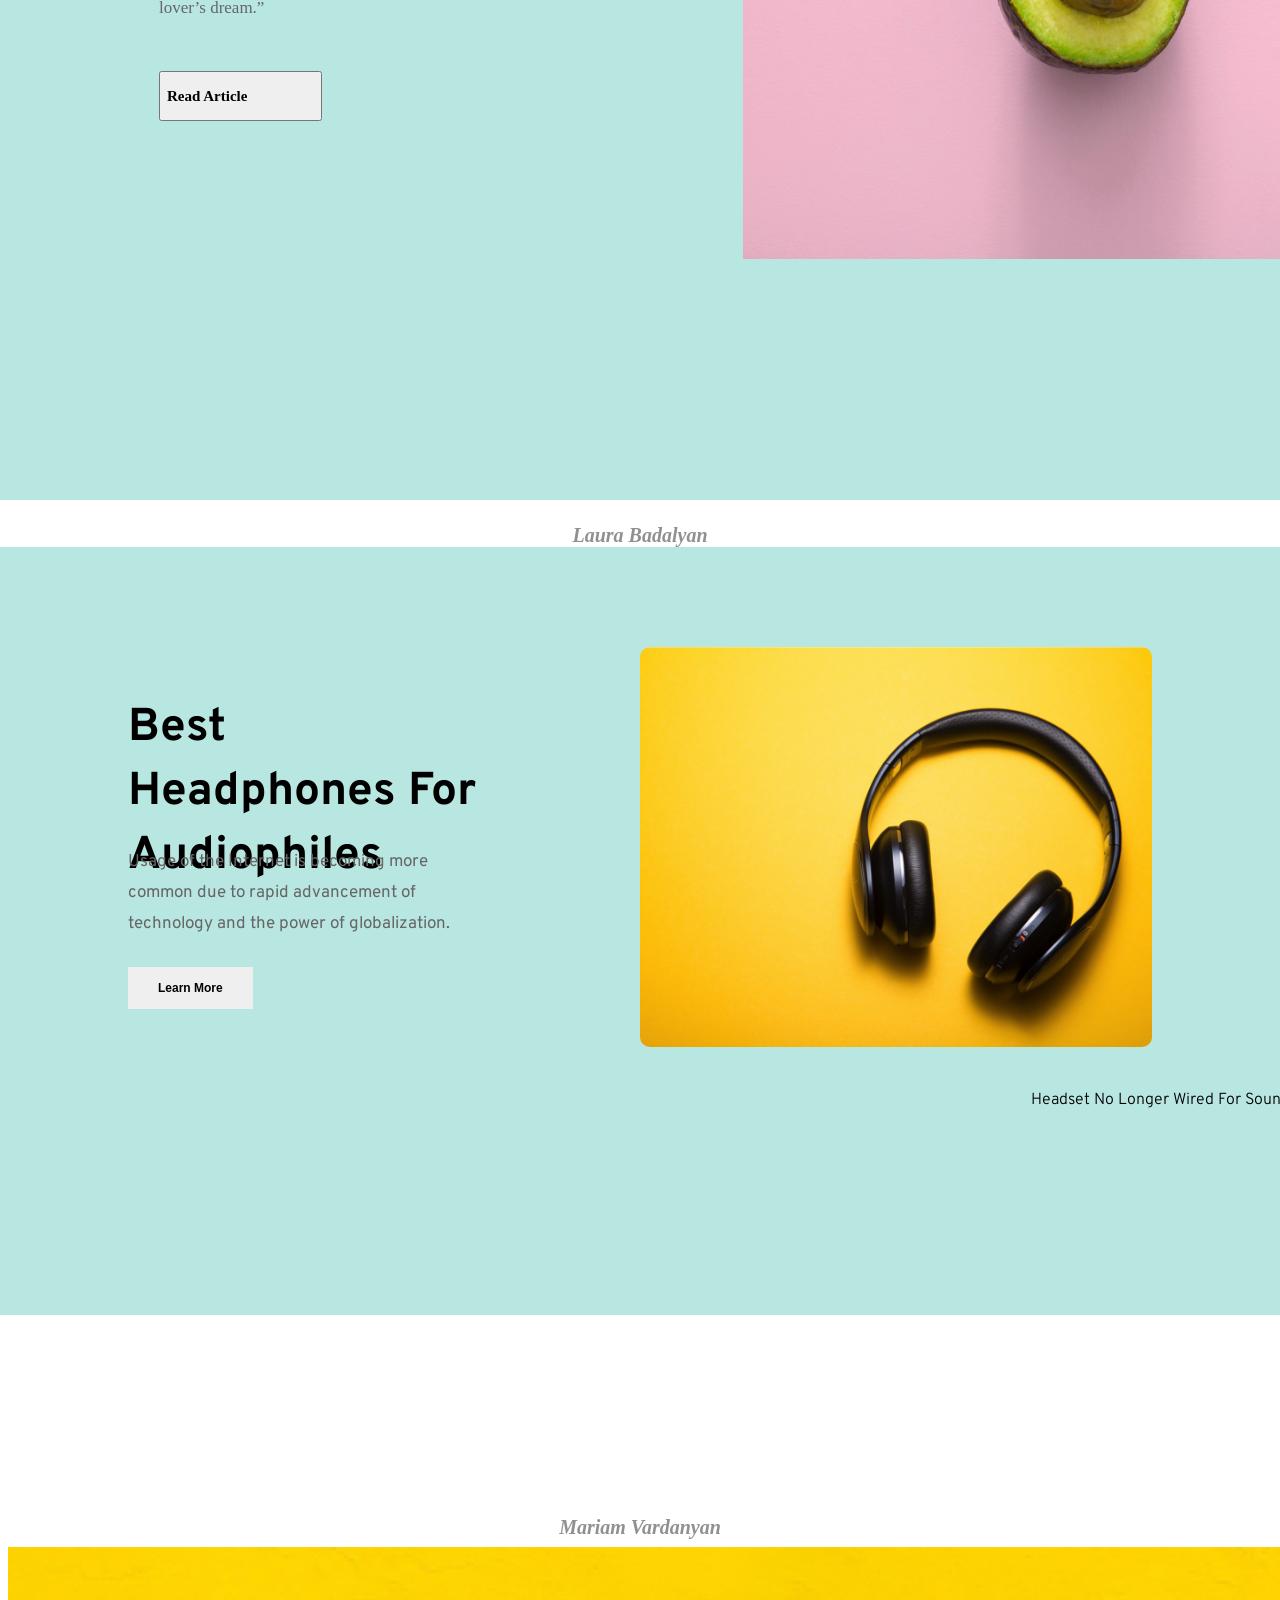
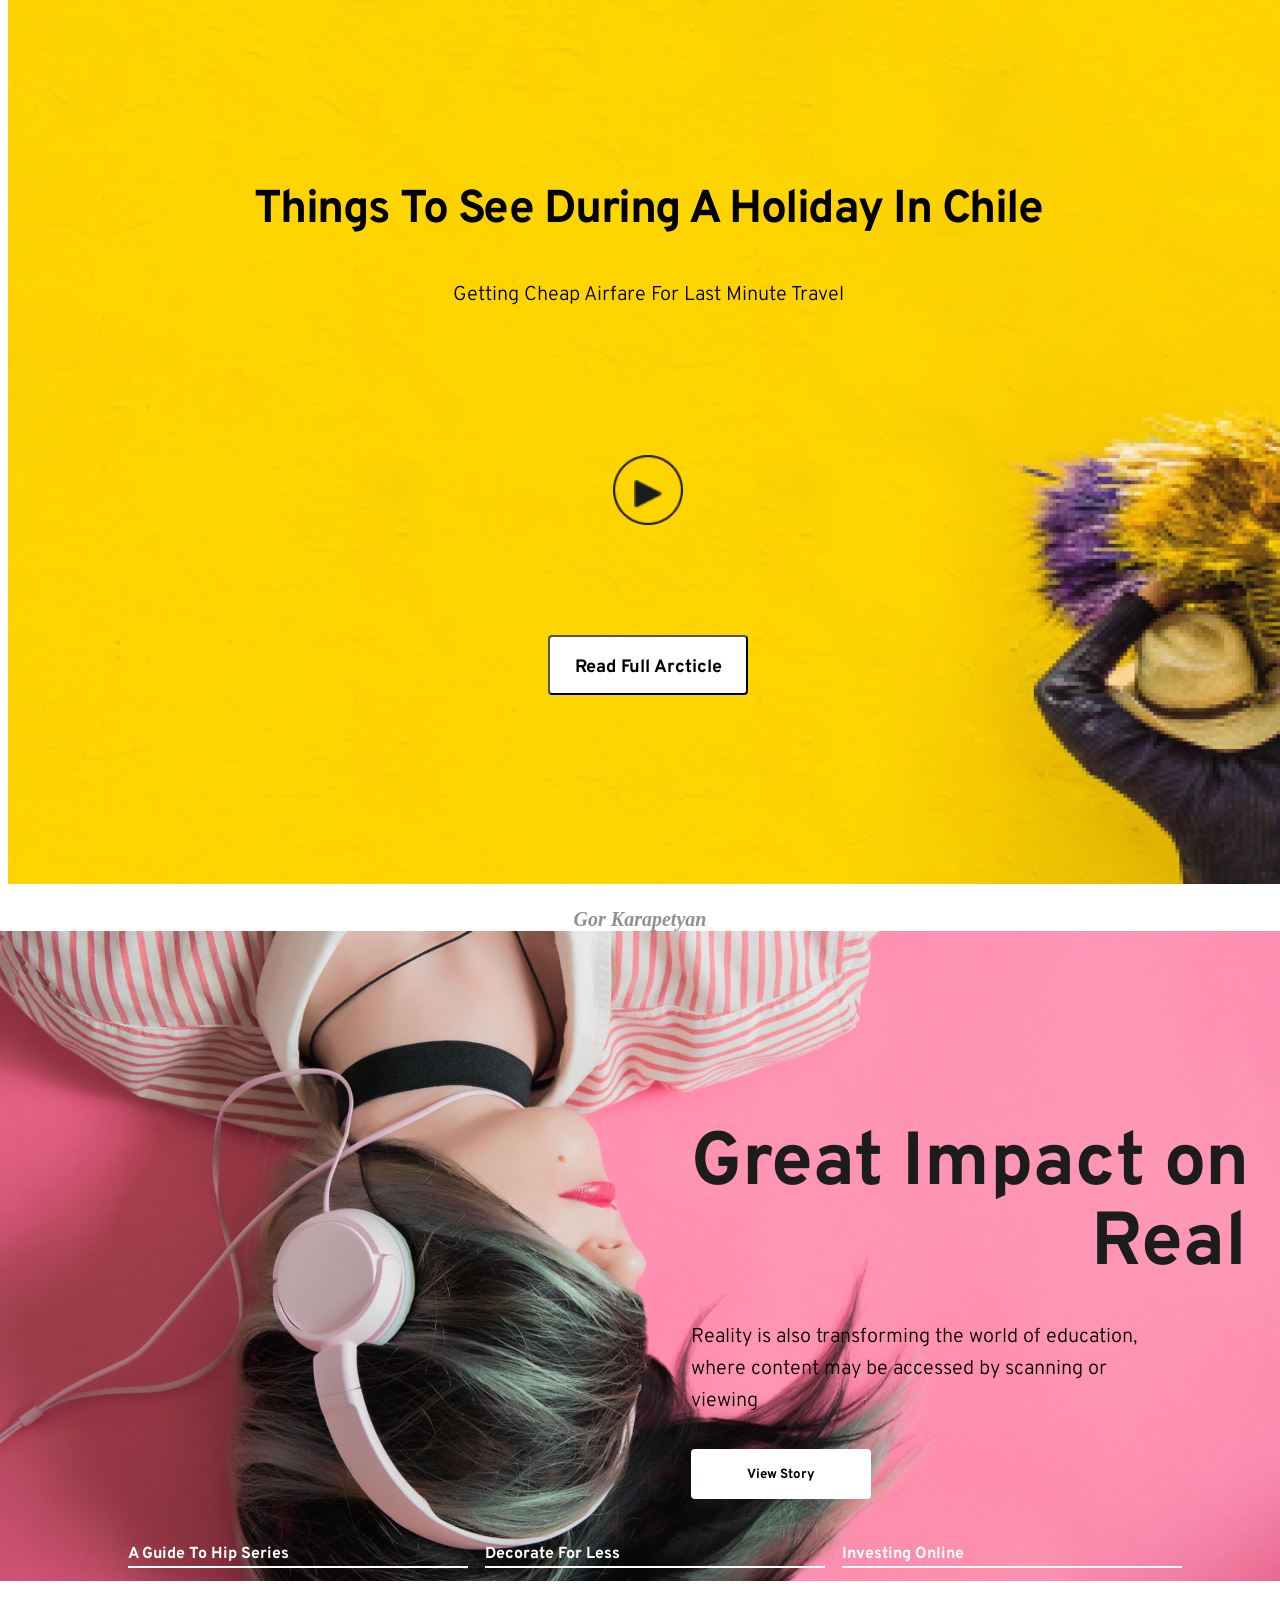
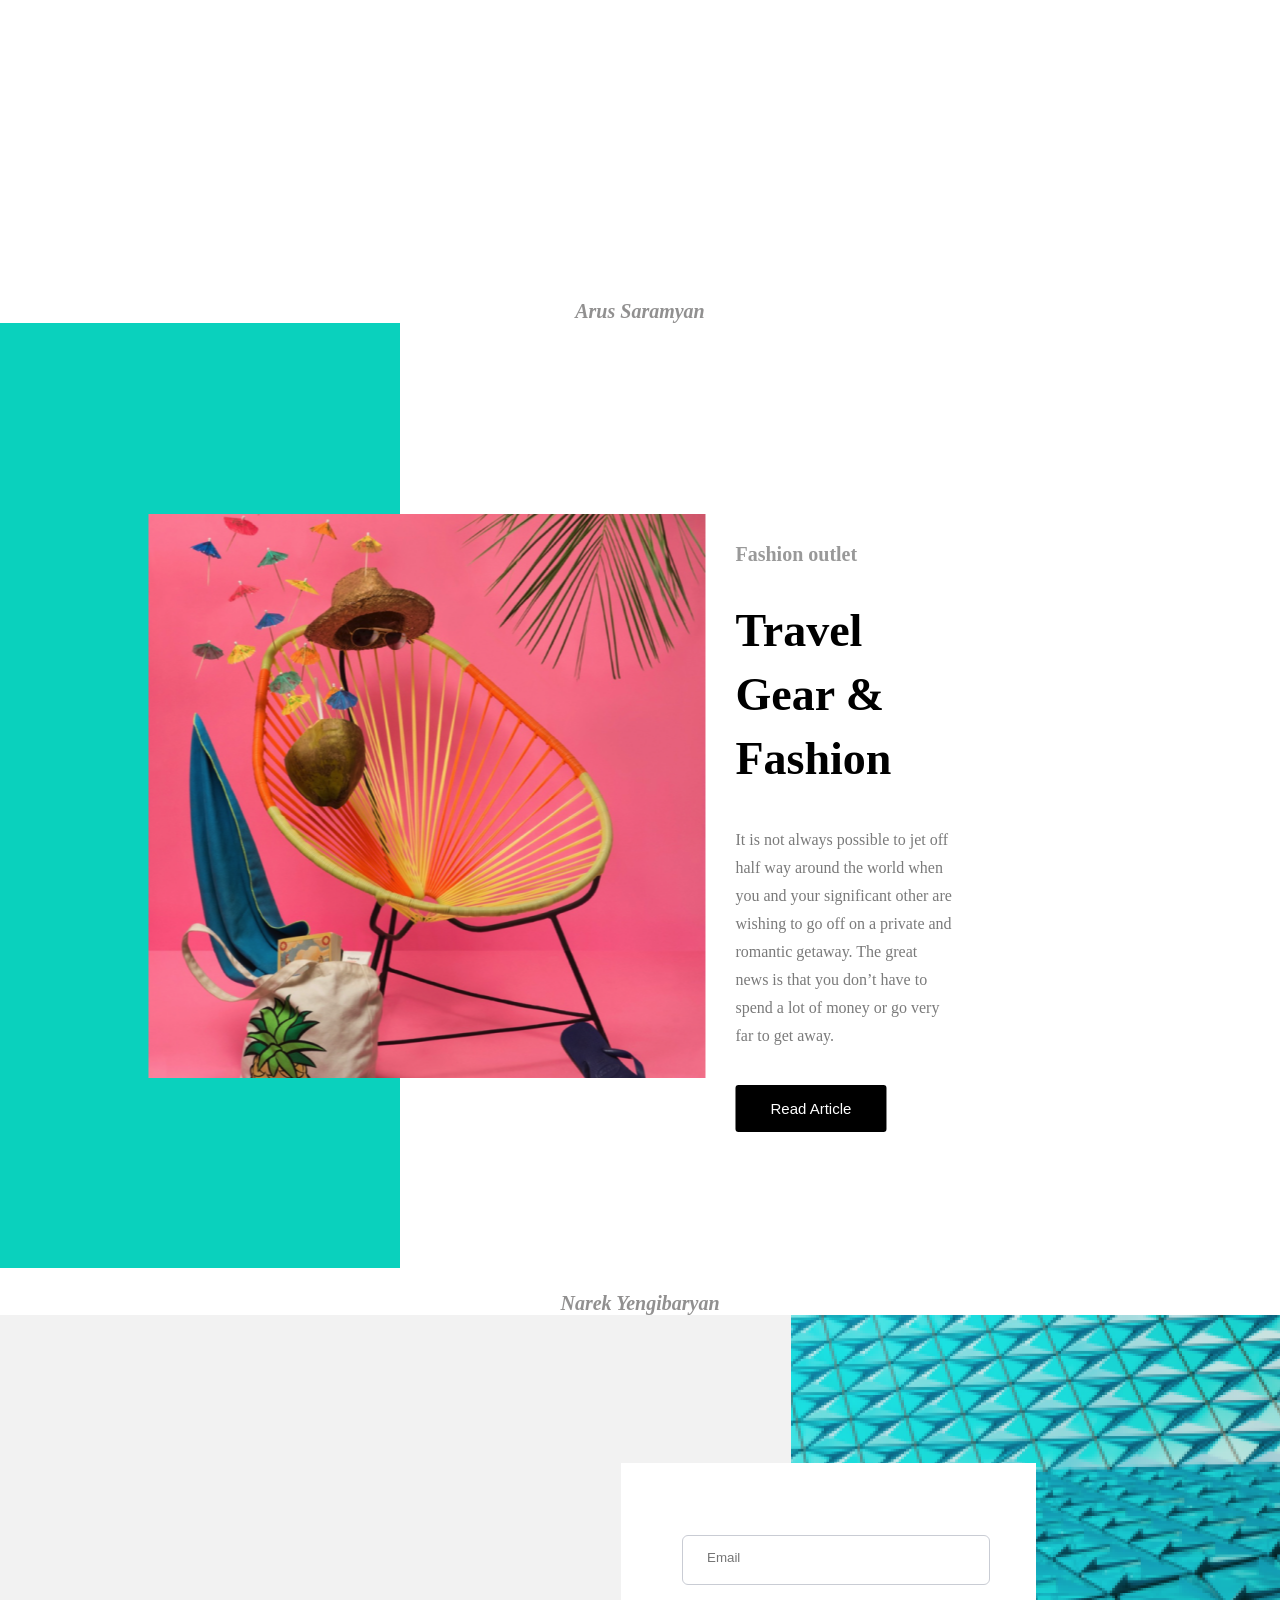
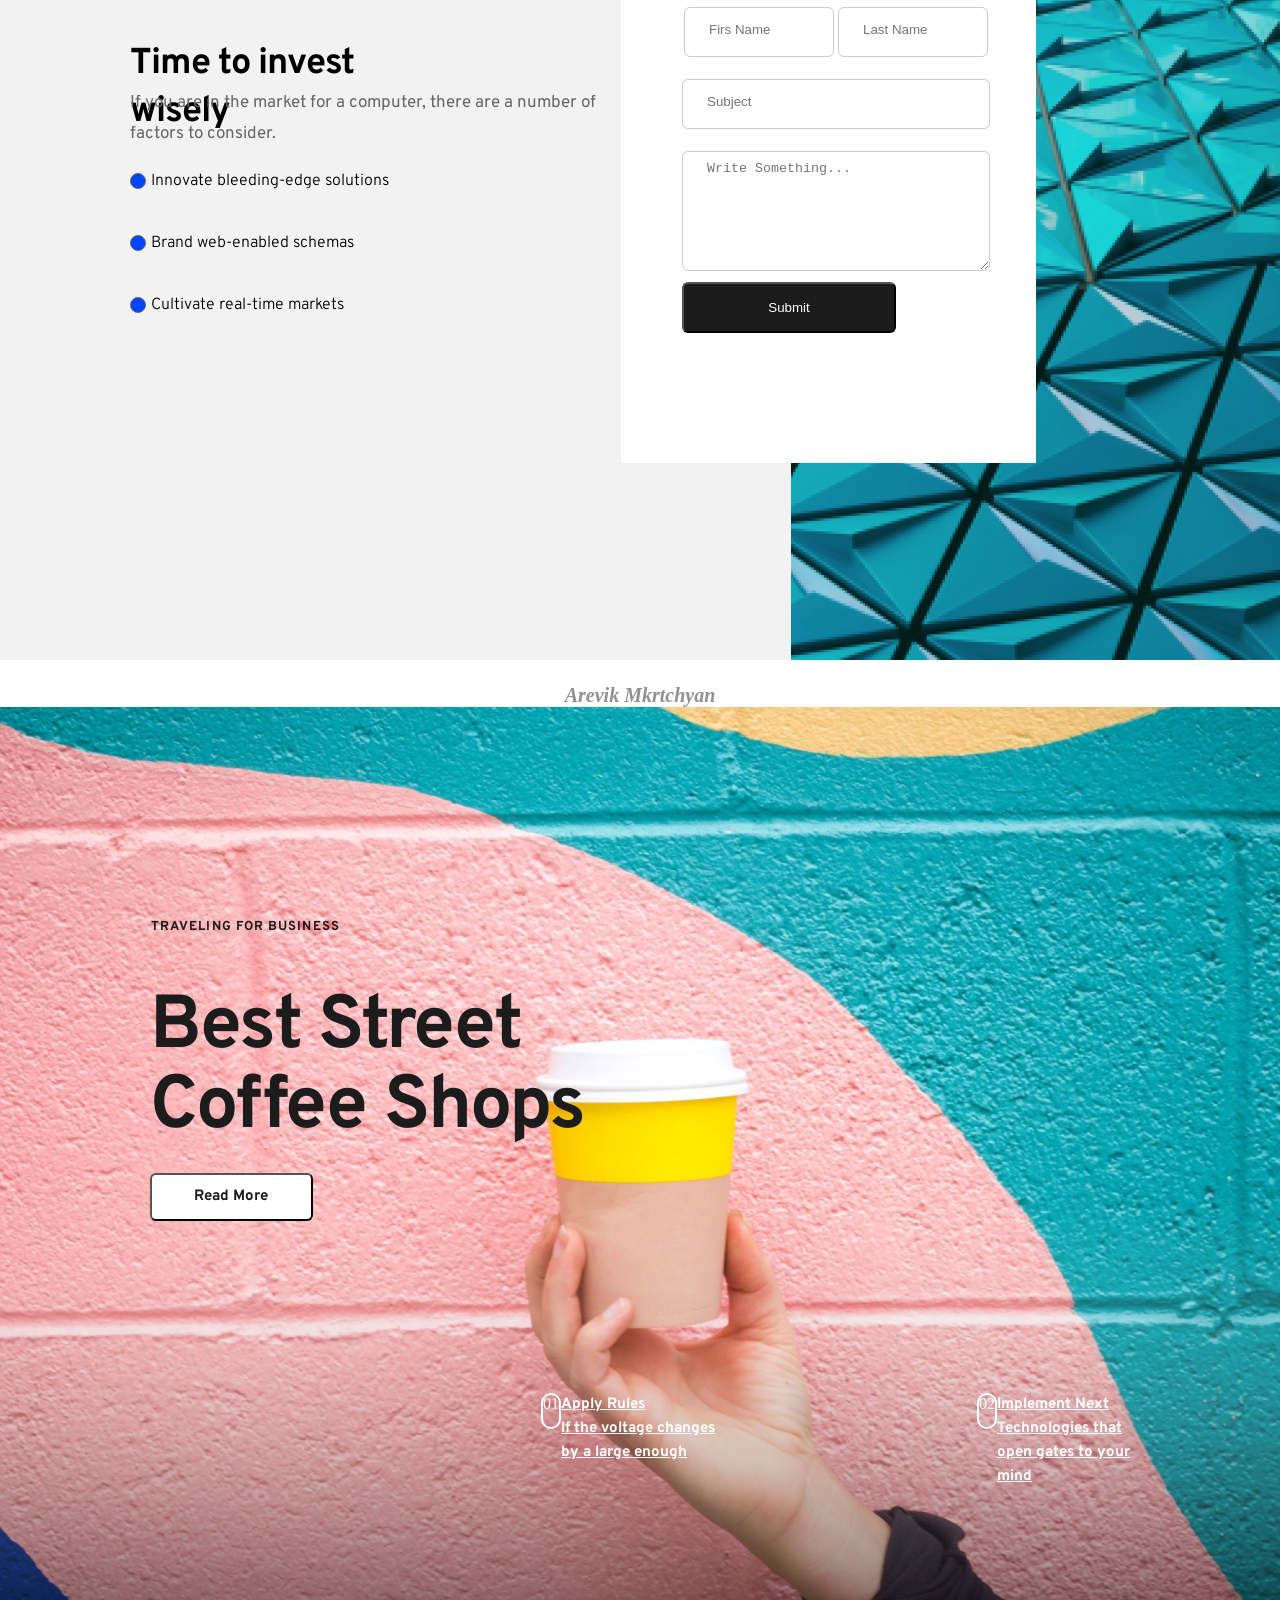
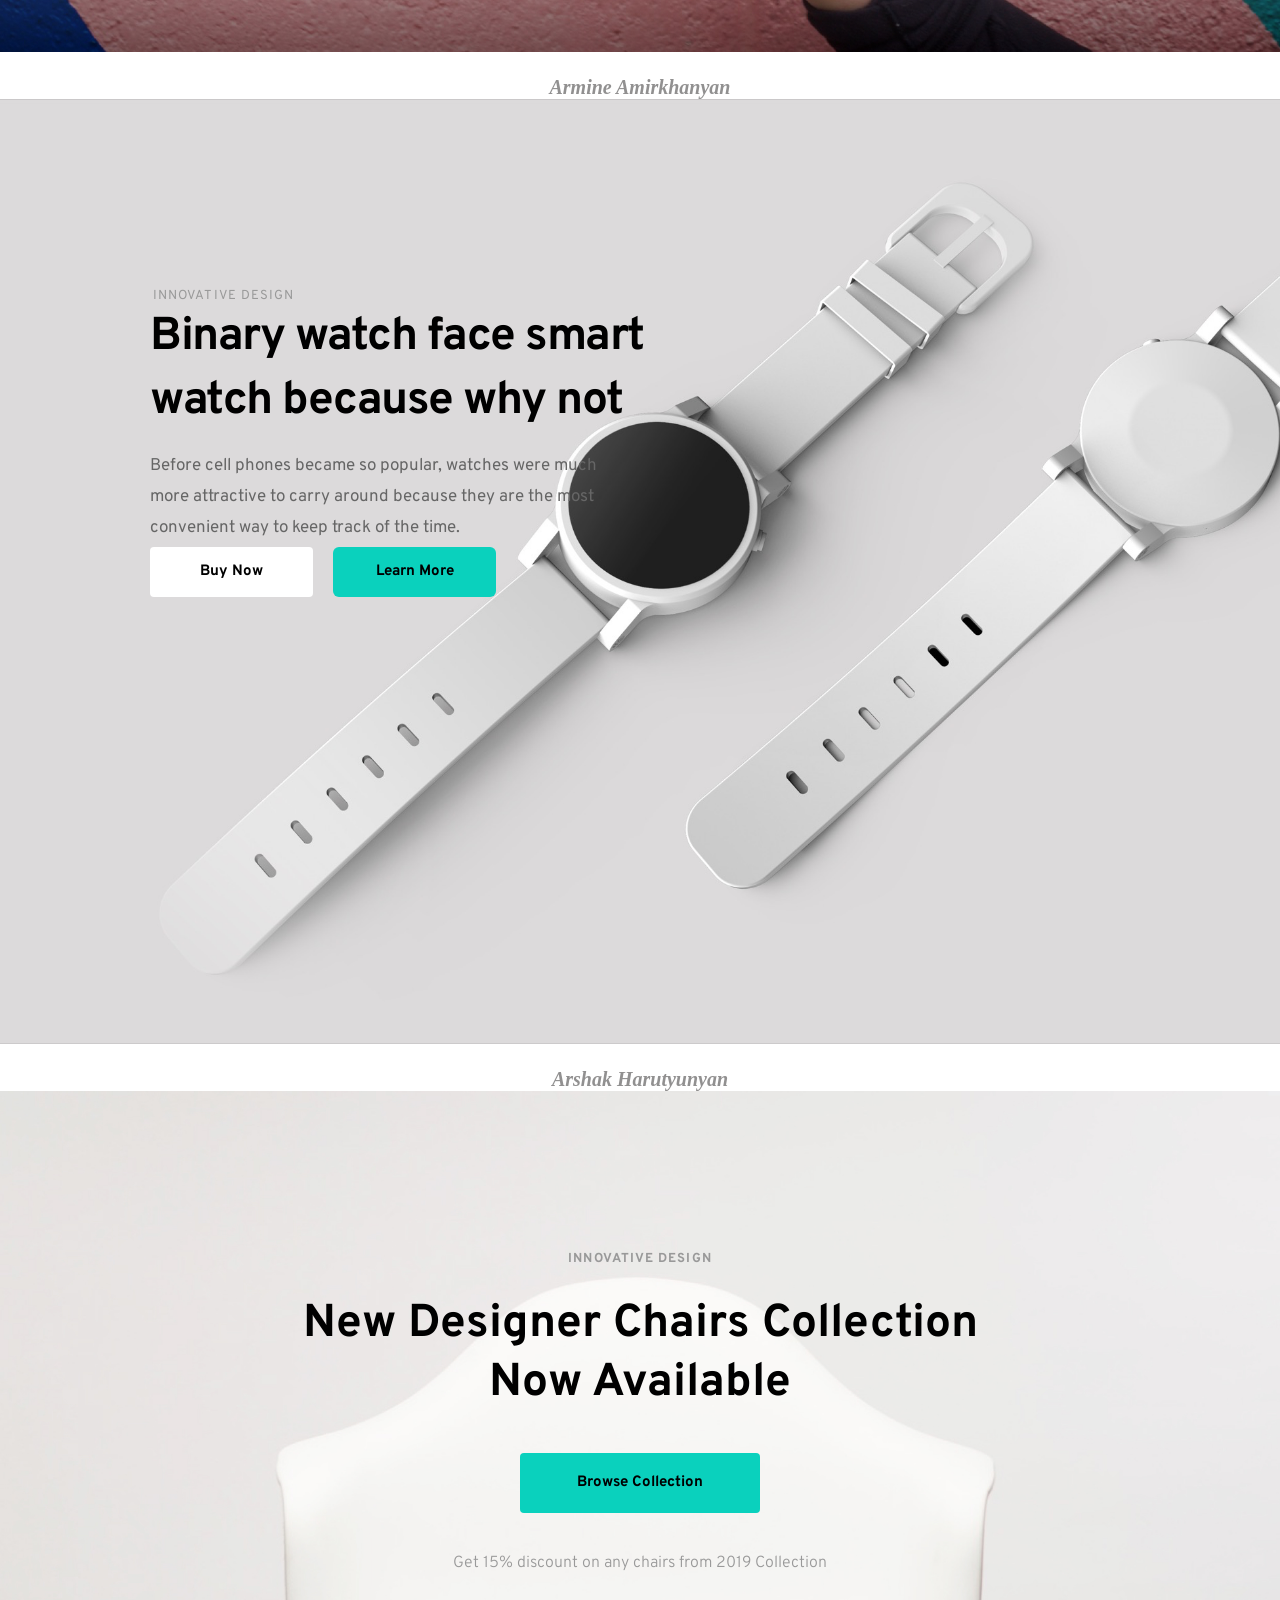
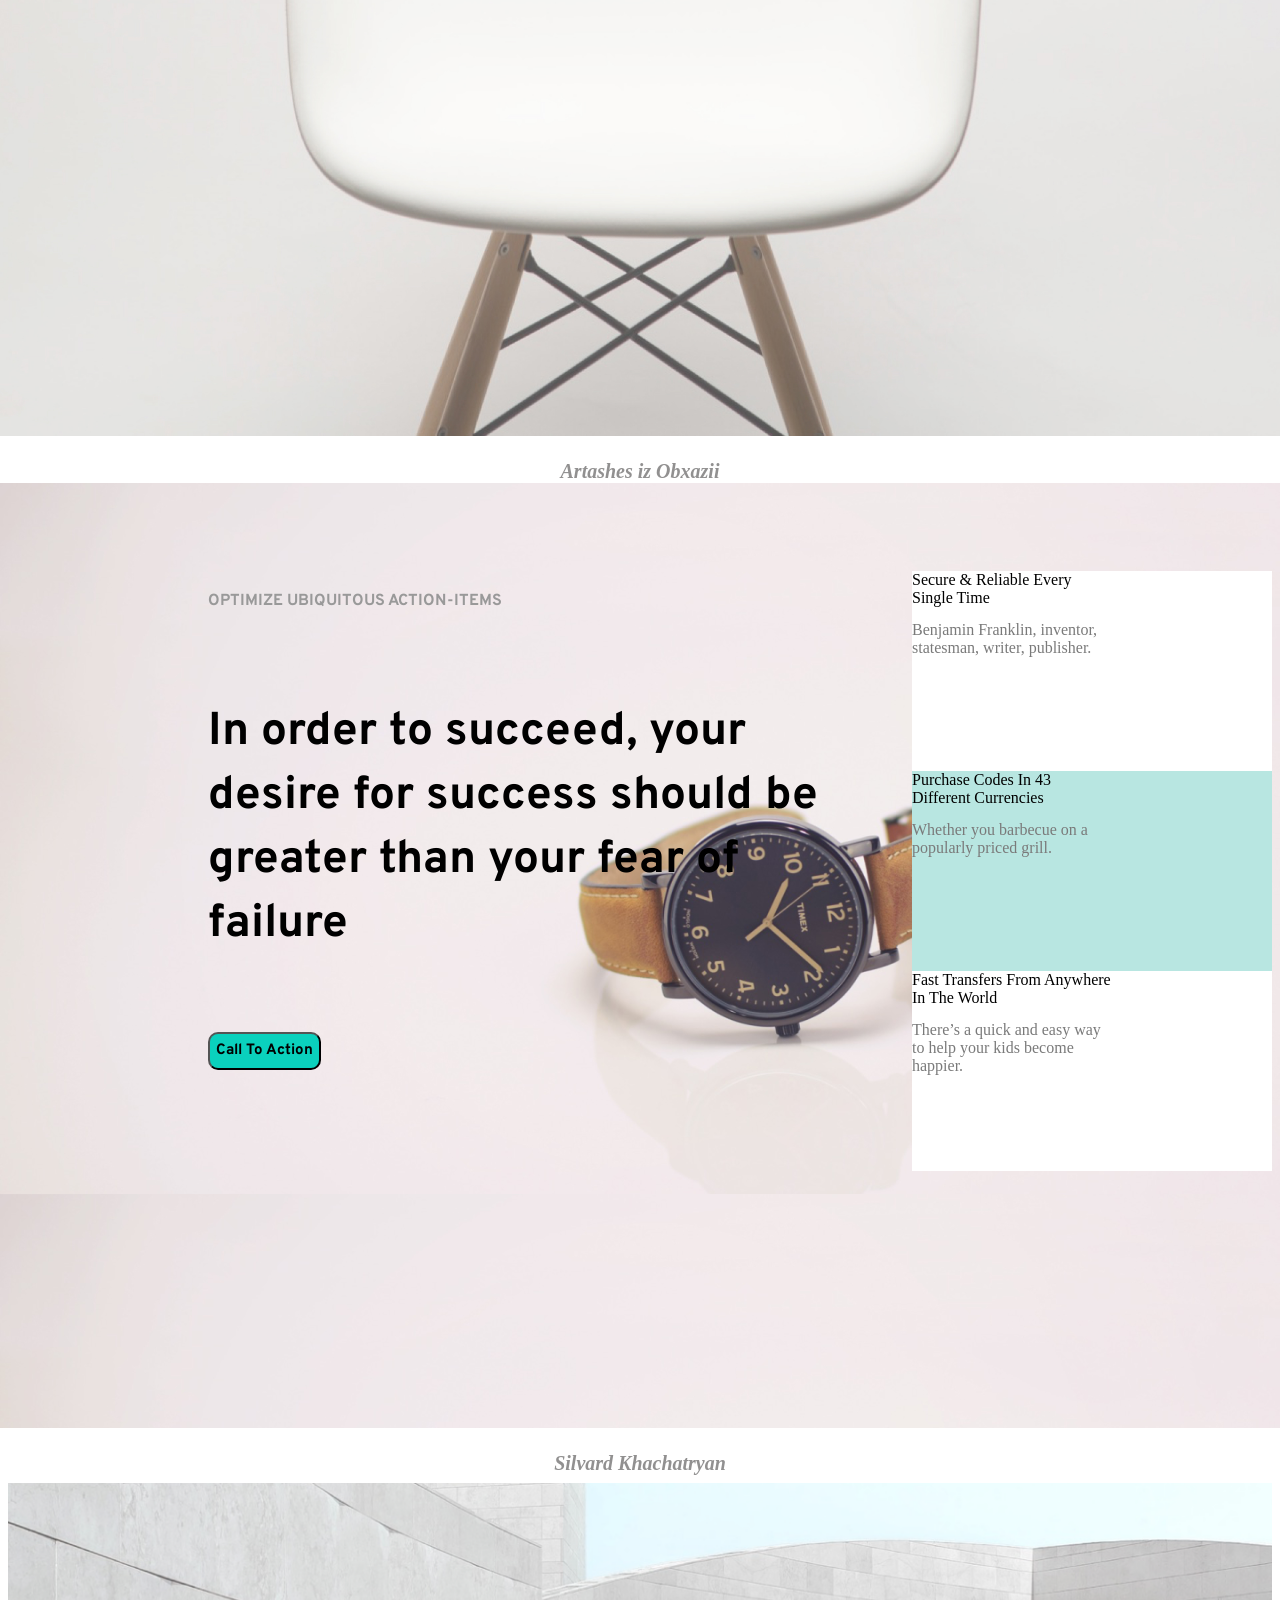
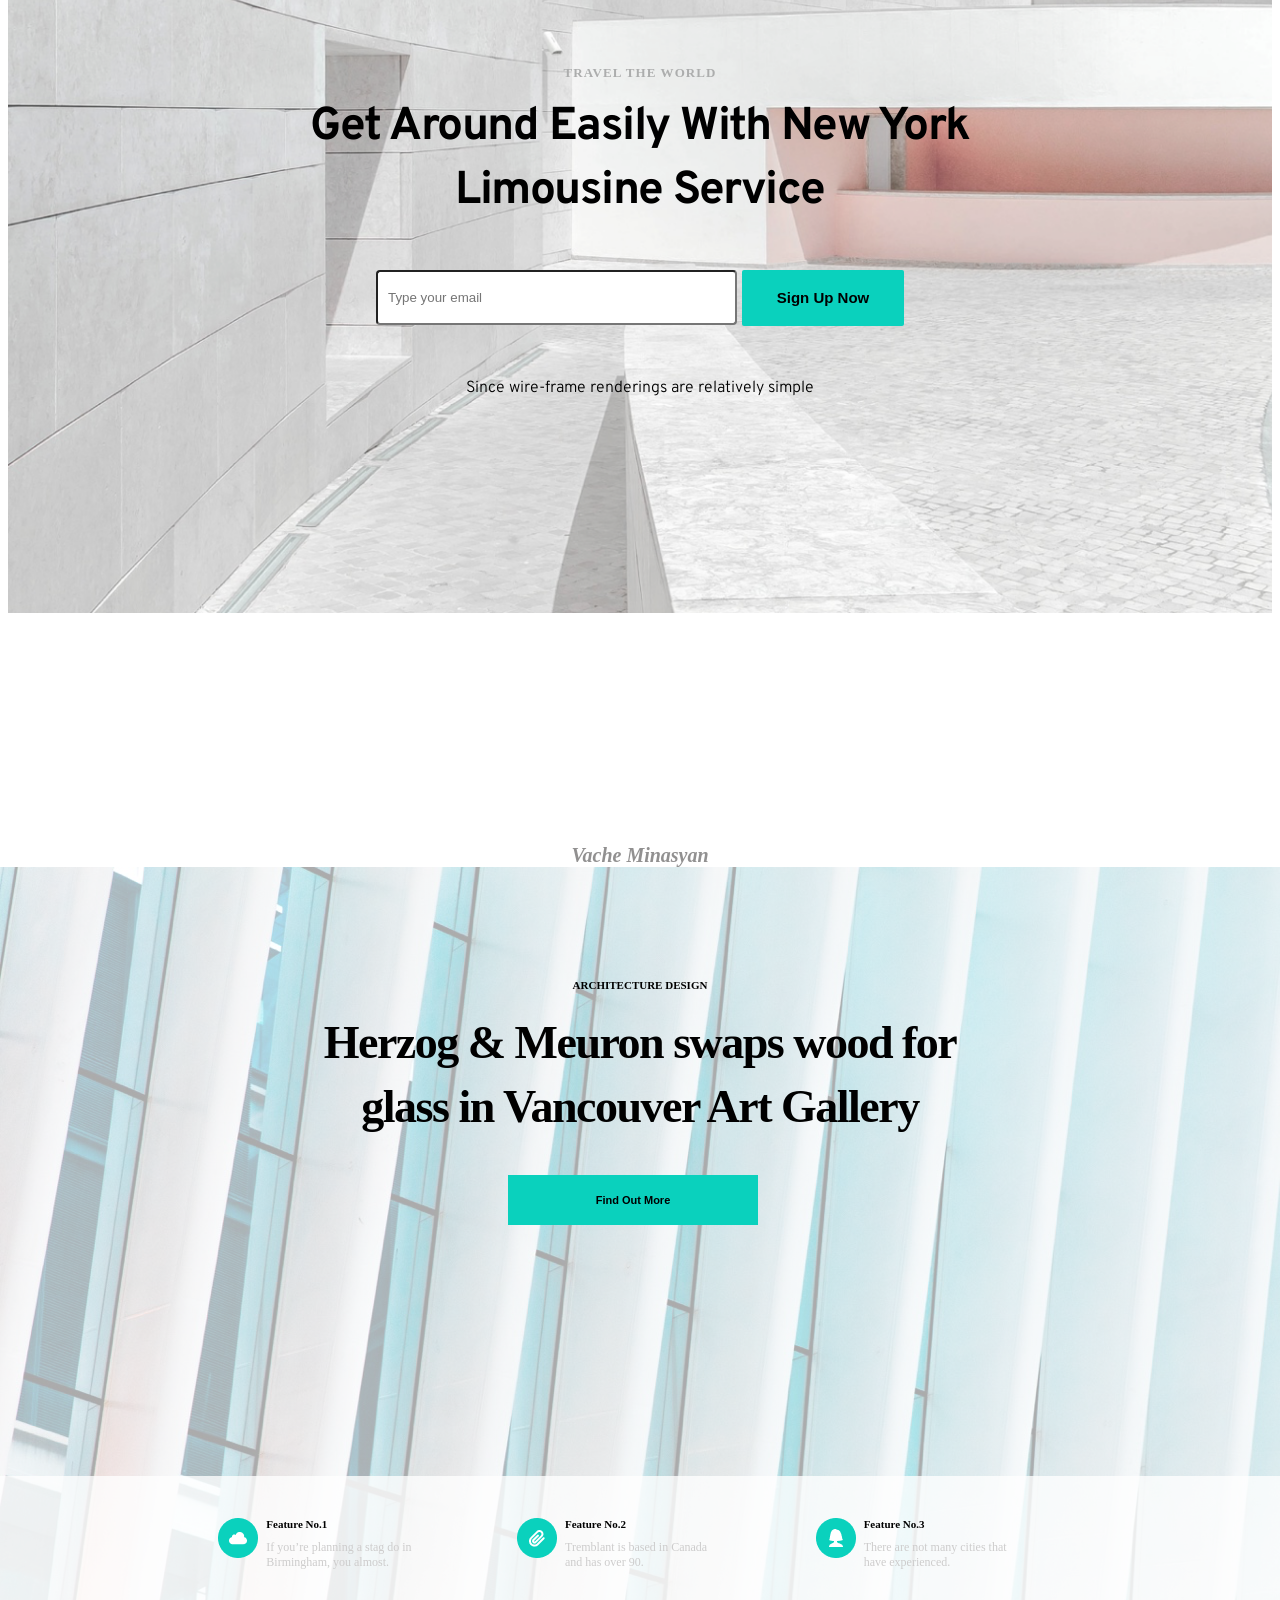
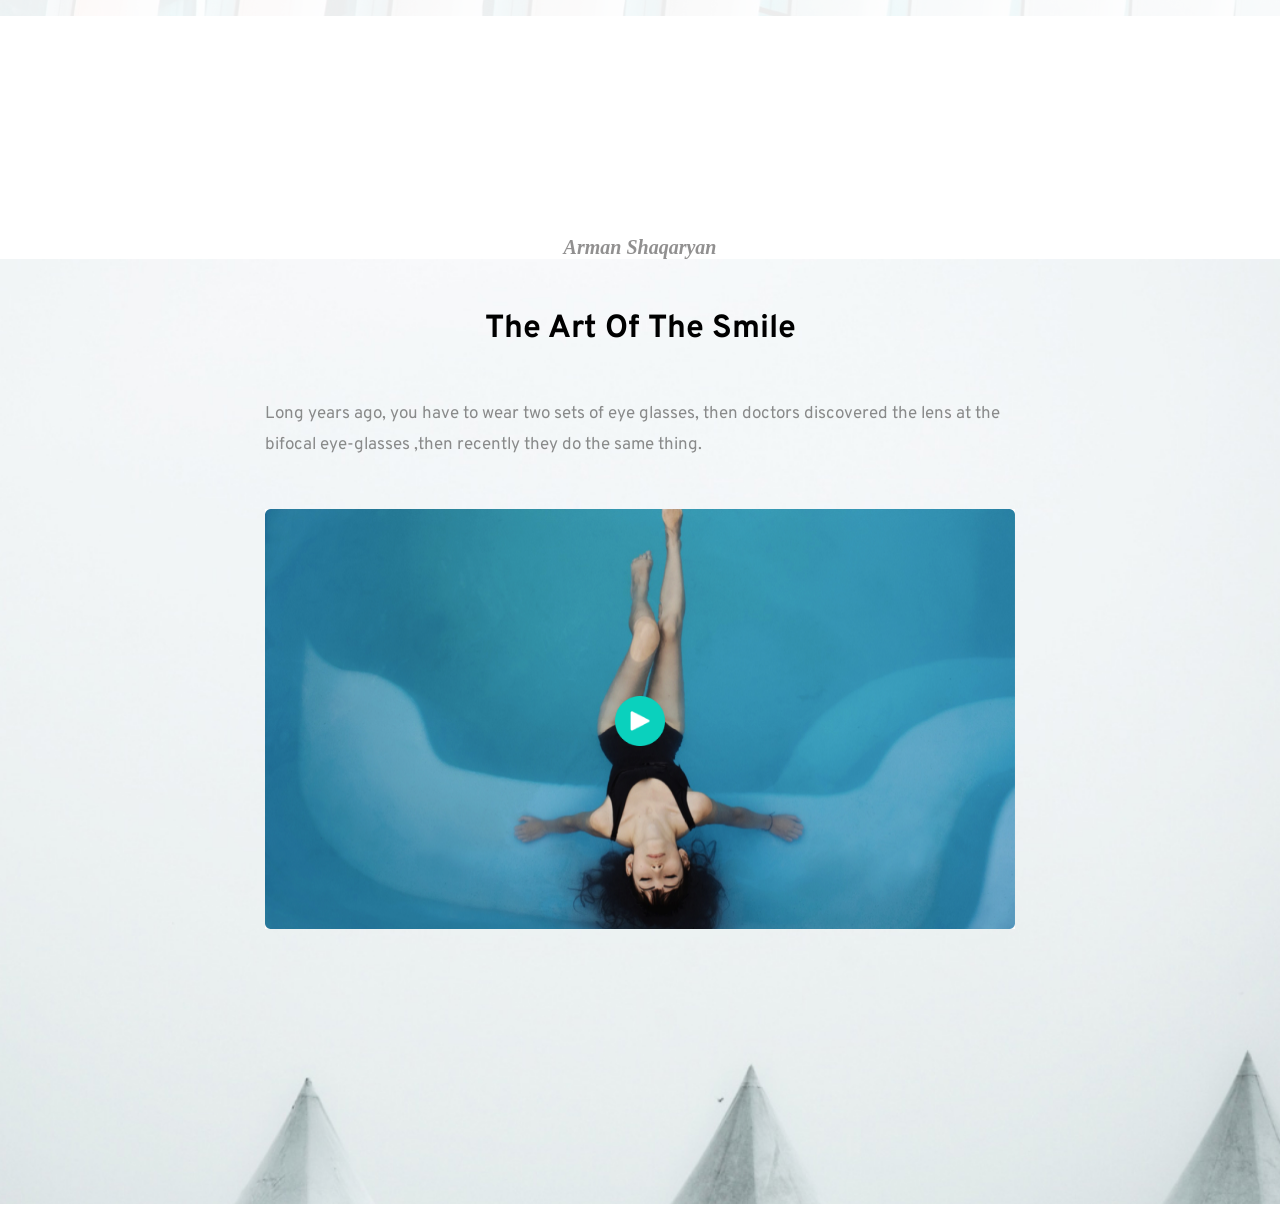
==== commit fe3d2601: "new new" ====
--- a/block1/index.html
+++ b/block1/index.html
@@ -26,8 +26,12 @@
             </div>
         </div>
         <div class="part2_b1">
+            <img src="img/12_daniel_can_bc-207.jpg" class="cherry_b1 active">
+            <img src="img/Altja_jõgi_Lahemaal.jpg" class="cherry_b1">
             <img src="img/Cherry.jpg" alt="cherry" class="cherry_b1">
         </div>
+        <a class="prev" onclick="plusSlides(-1)">&#10094;</a>
+        <a class="next" onclick="plusSlides(1)">&#10095;</a>
     </div>
     <p class="autor_name">Ani Sargsyan</p>
     <iframe src="../blok2/blok2.html"  frameborder="0"></iframe>
@@ -59,5 +63,6 @@
     <iframe src="../block15/html/html.html" frameborder="0"></iframe>
     <p class="autor_name">Arman Shaqaryan</p>
     <iframe src="../part16/index.html" frameborder="0"></iframe>
+    <script src="js/script.js"></script>
 </body>
 </html>
--- a/block1/css/style.css
+++ b/block1/css/style.css
@@ -23,10 +23,15 @@
   width: 100%;
   max-width: 713px;
   max-height: 572px;
+  max-width: 1000px;
+  position: relative;
+  margin: auto;
 }
 .cherry_b1 {
   width: 100%;
   max-width: 713px;
+  max-height: 400px;
+  display: none;
 }
 .new_b1 > p {
   width: 100%;
@@ -134,3 +139,27 @@
   color: rgba(54, 53, 52, 0.548);
   font-style: italic;
 }
+.prev, .next {
+  cursor: pointer;
+  position: absolute;
+  top: 50%;
+  width: auto;
+  margin-top: -22px;
+  padding: 16px;
+  color: white;
+  font-weight: bold;
+  font-size: 18px;
+  transition: 0.6s ease;
+  border-radius: 0 3px 3px 0;
+  user-select: none;
+}
+.next {
+  right: 0;
+  border-radius: 3px 0 0 3px;
+}
+.prev:hover, .next:hover {
+  background-color: rgba(0,0,0,0.8);
+}
+.active{
+  display:block;
+}
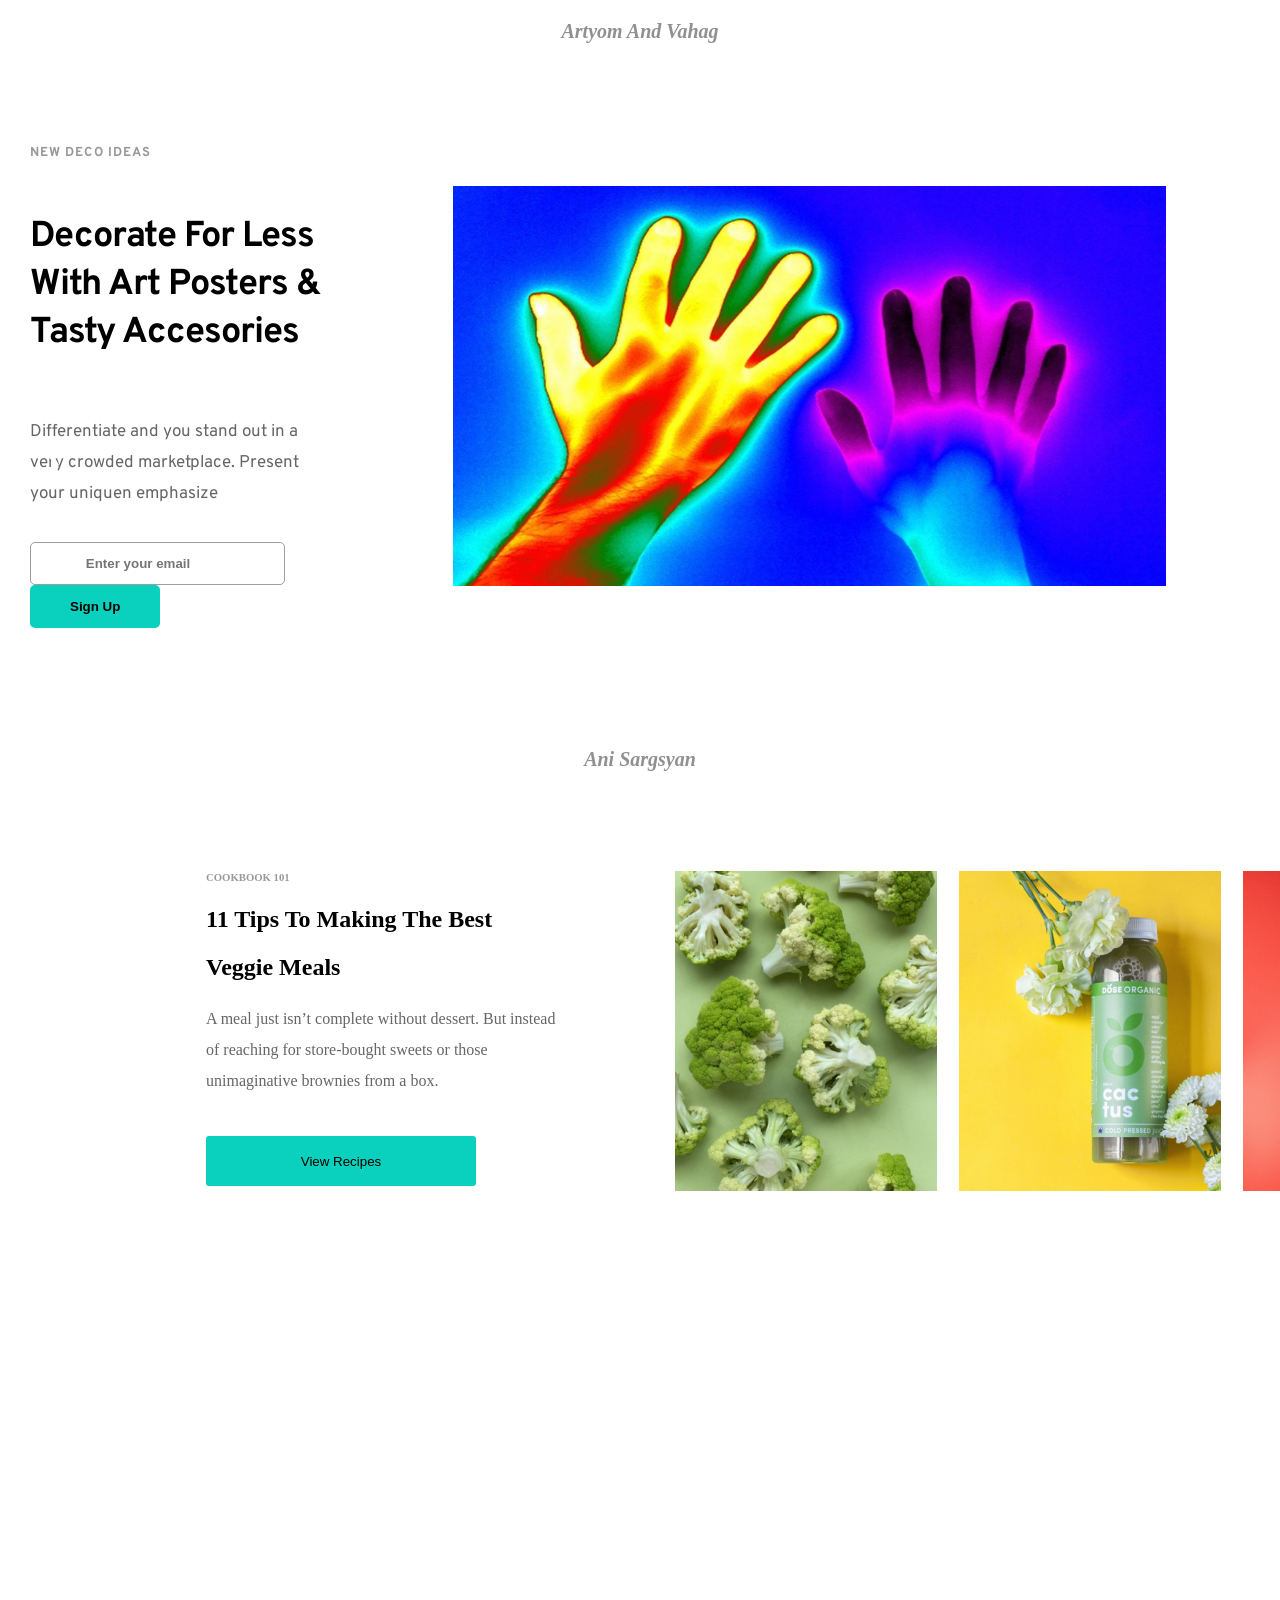
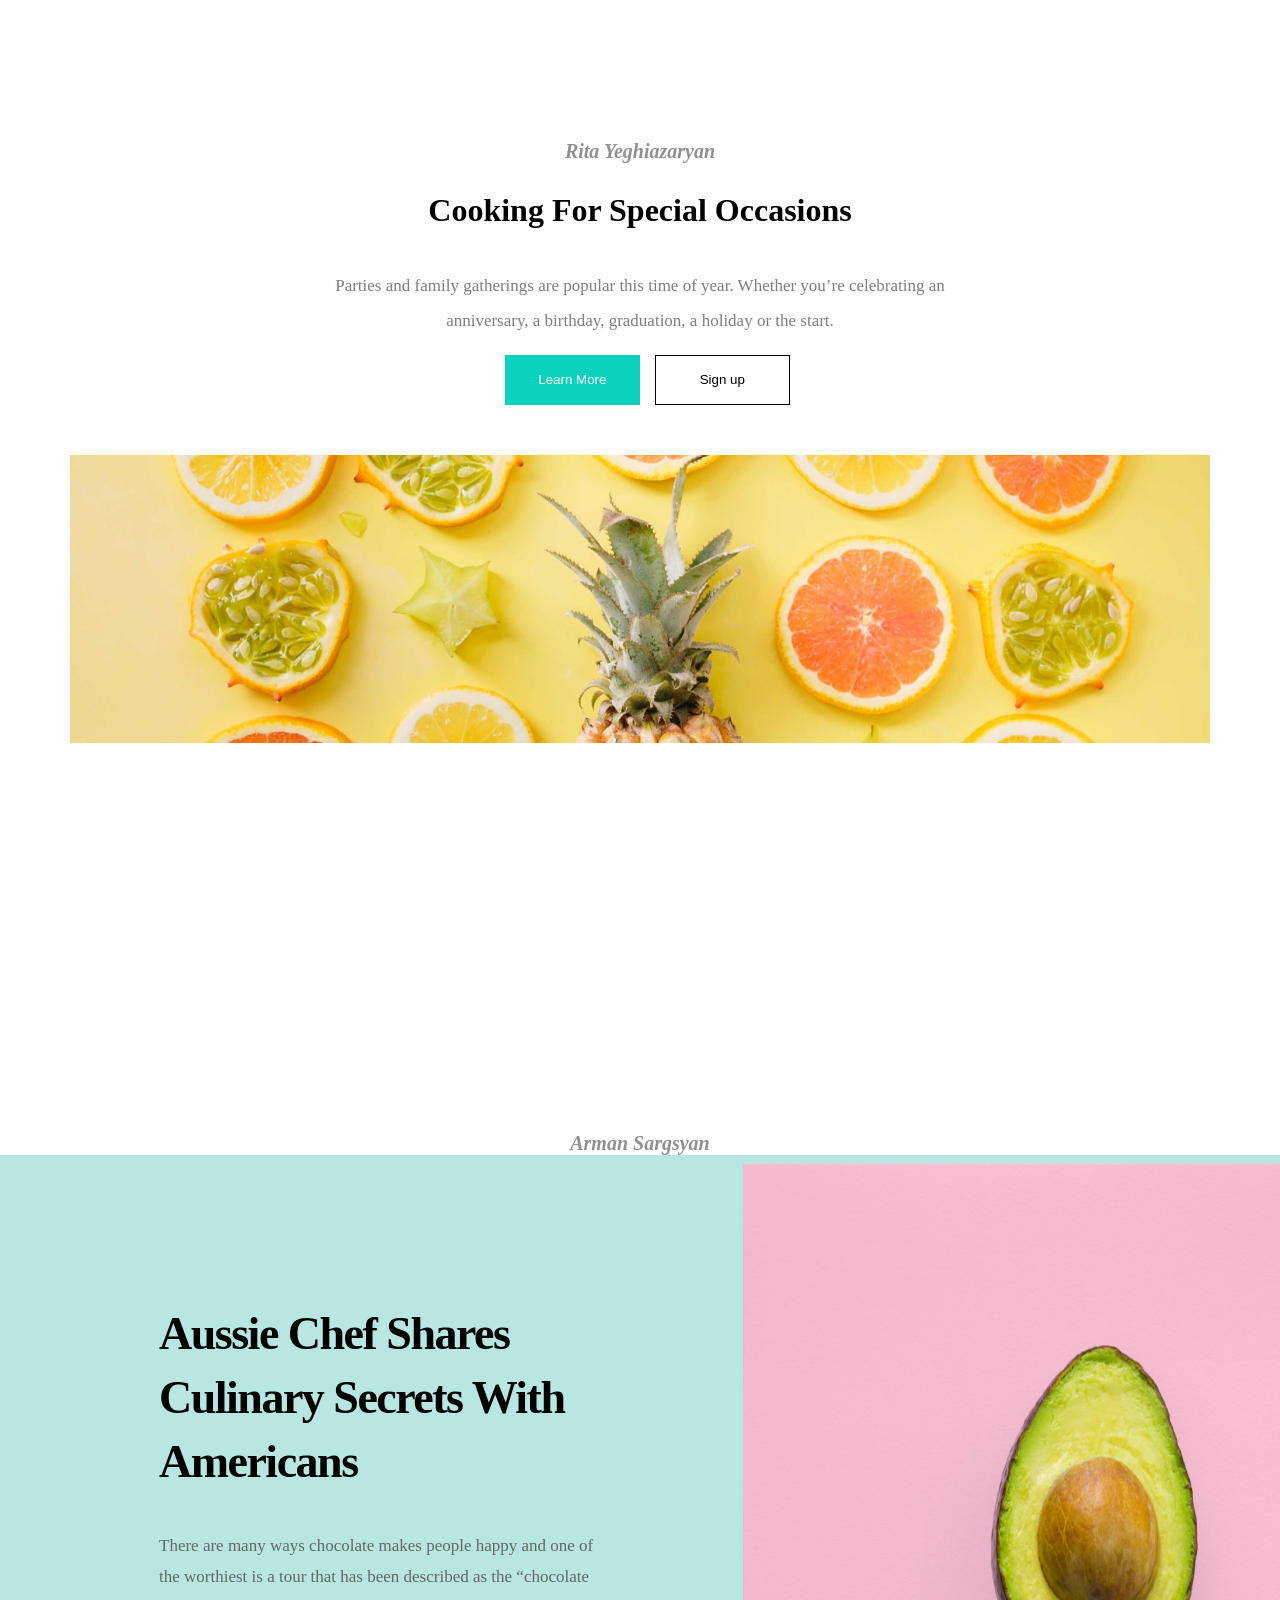
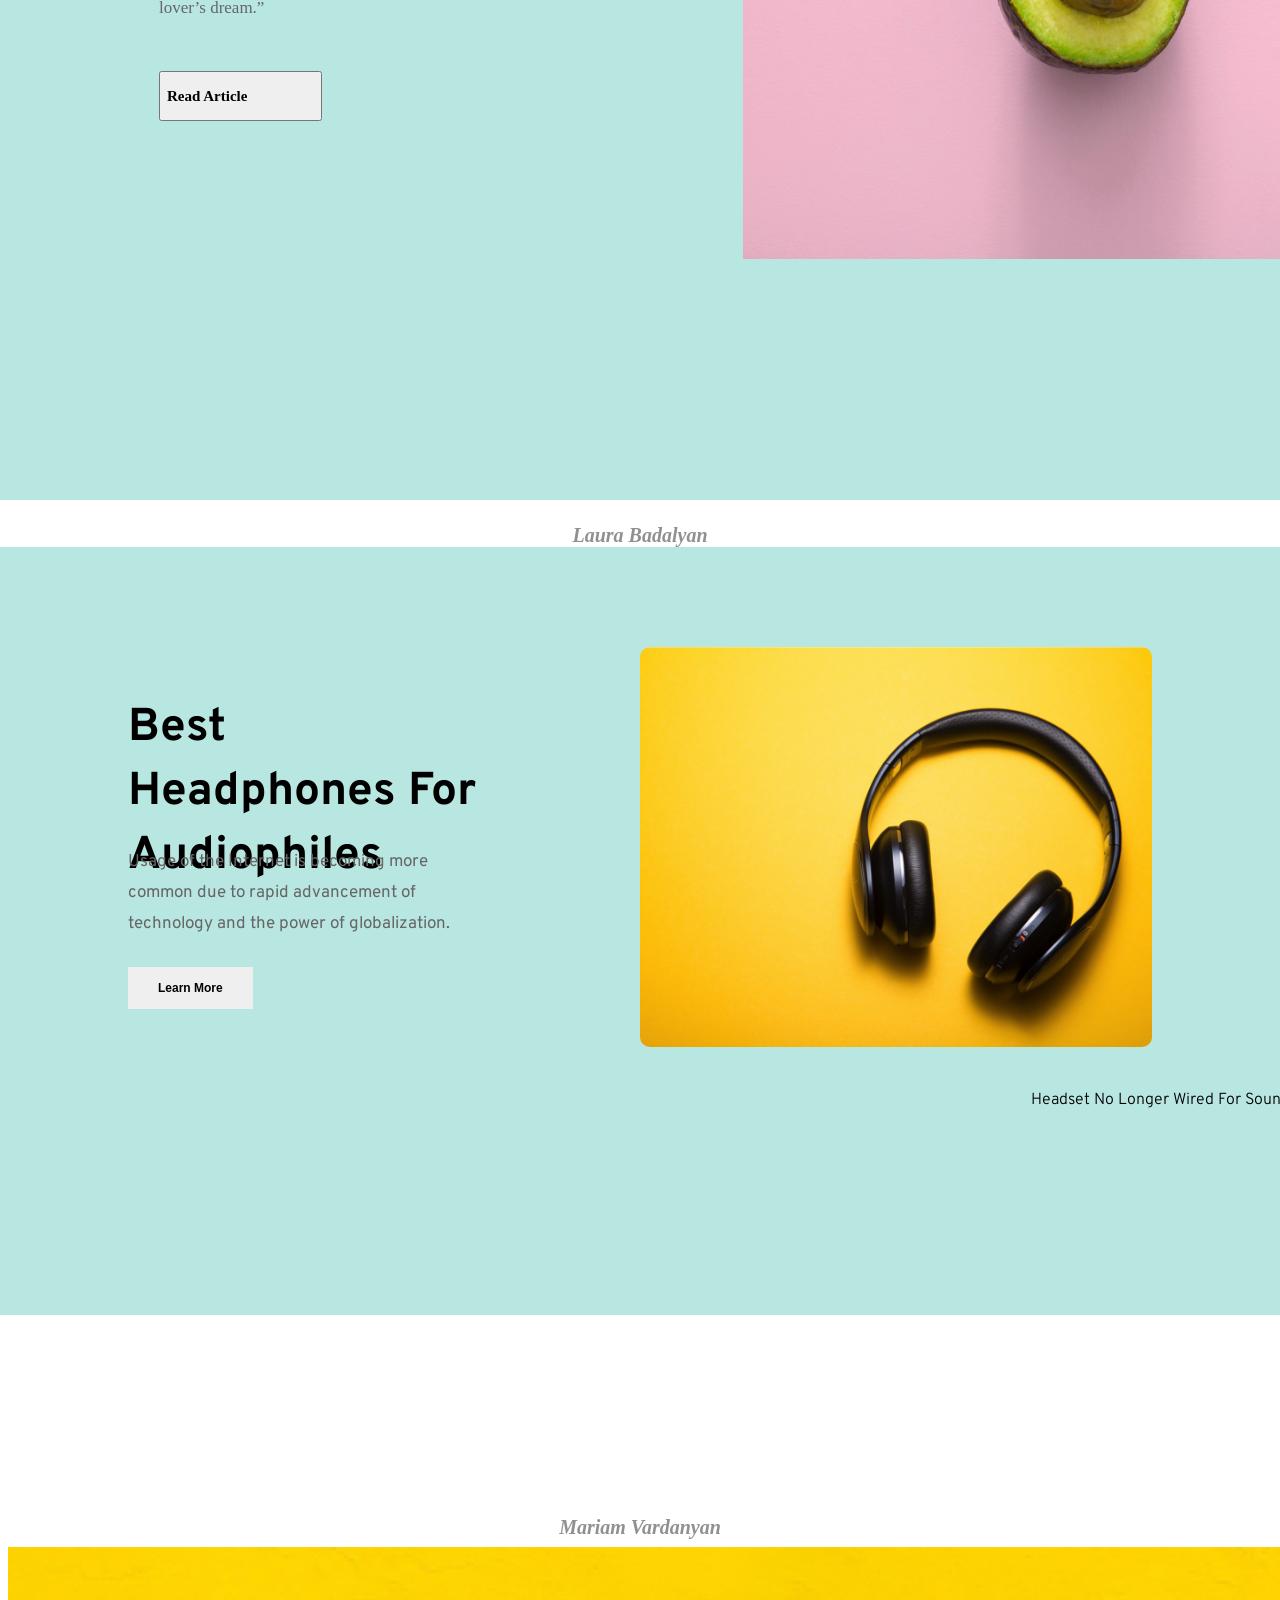
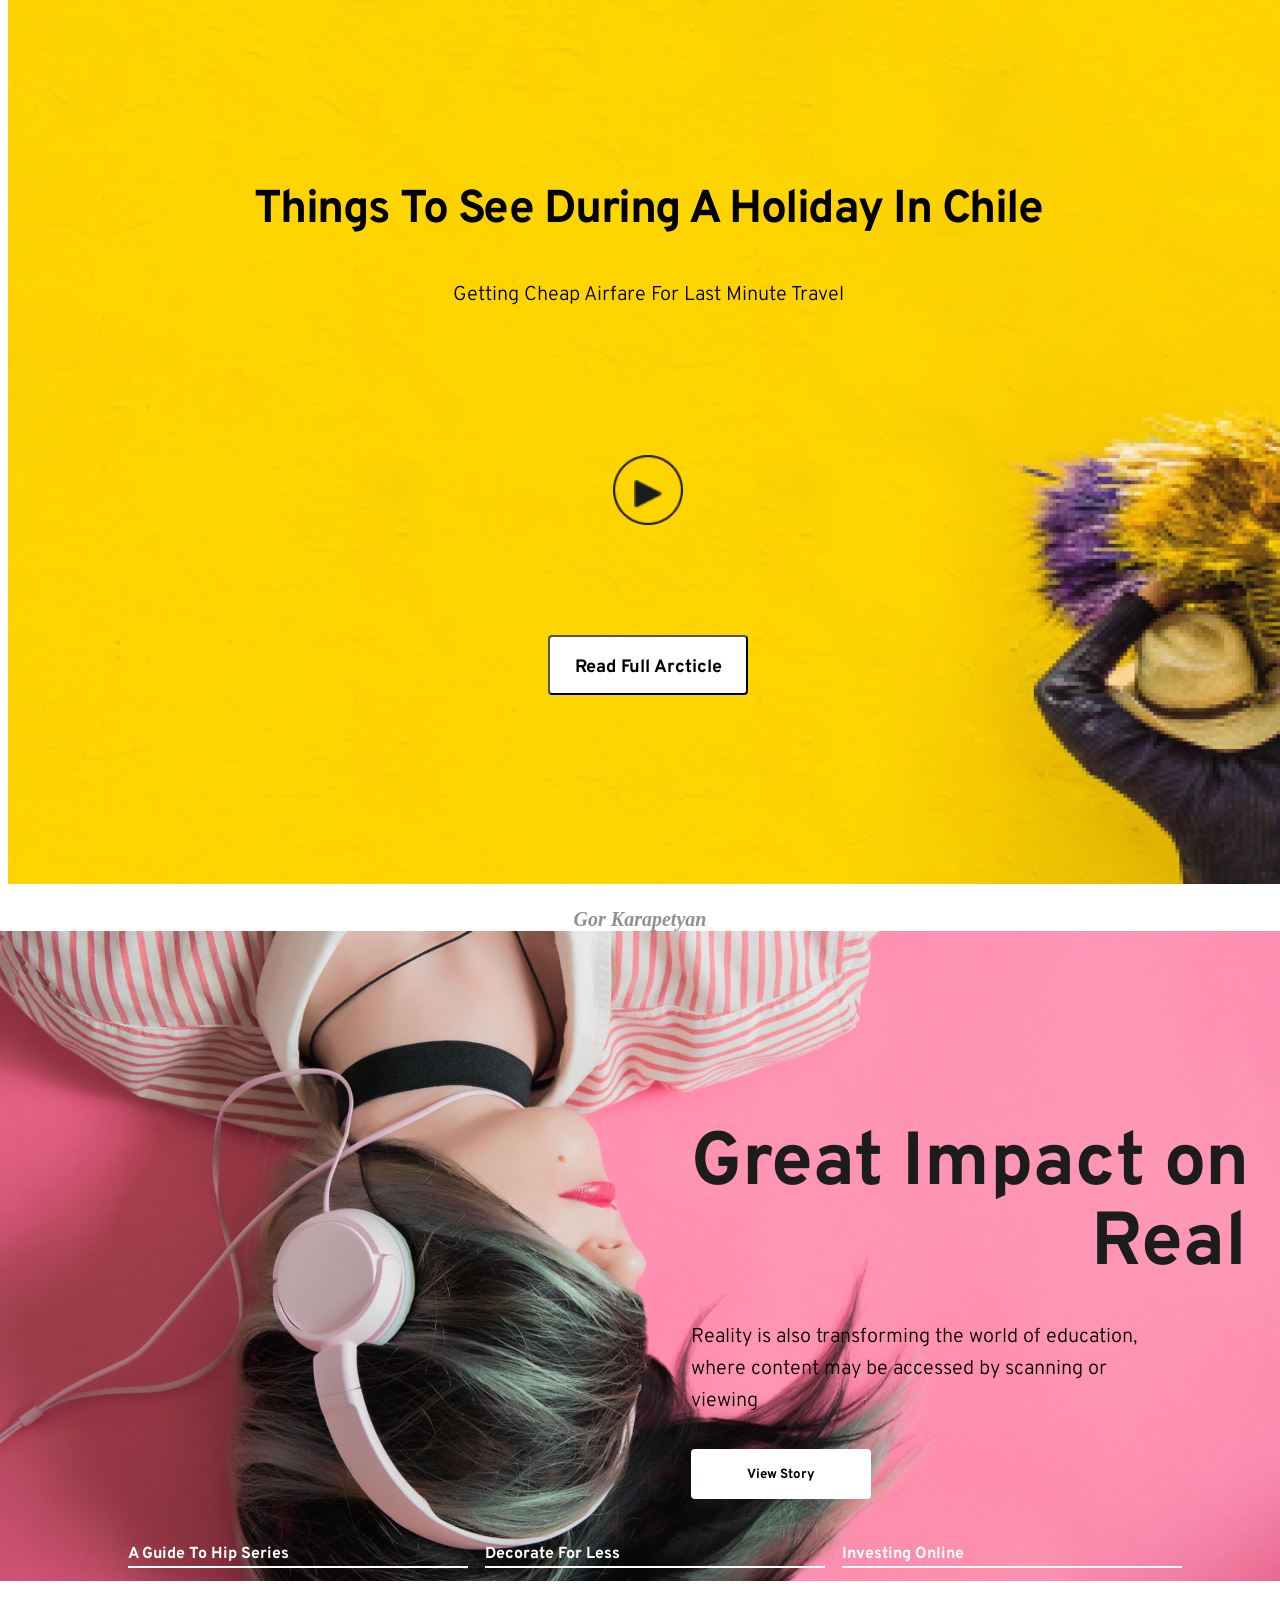
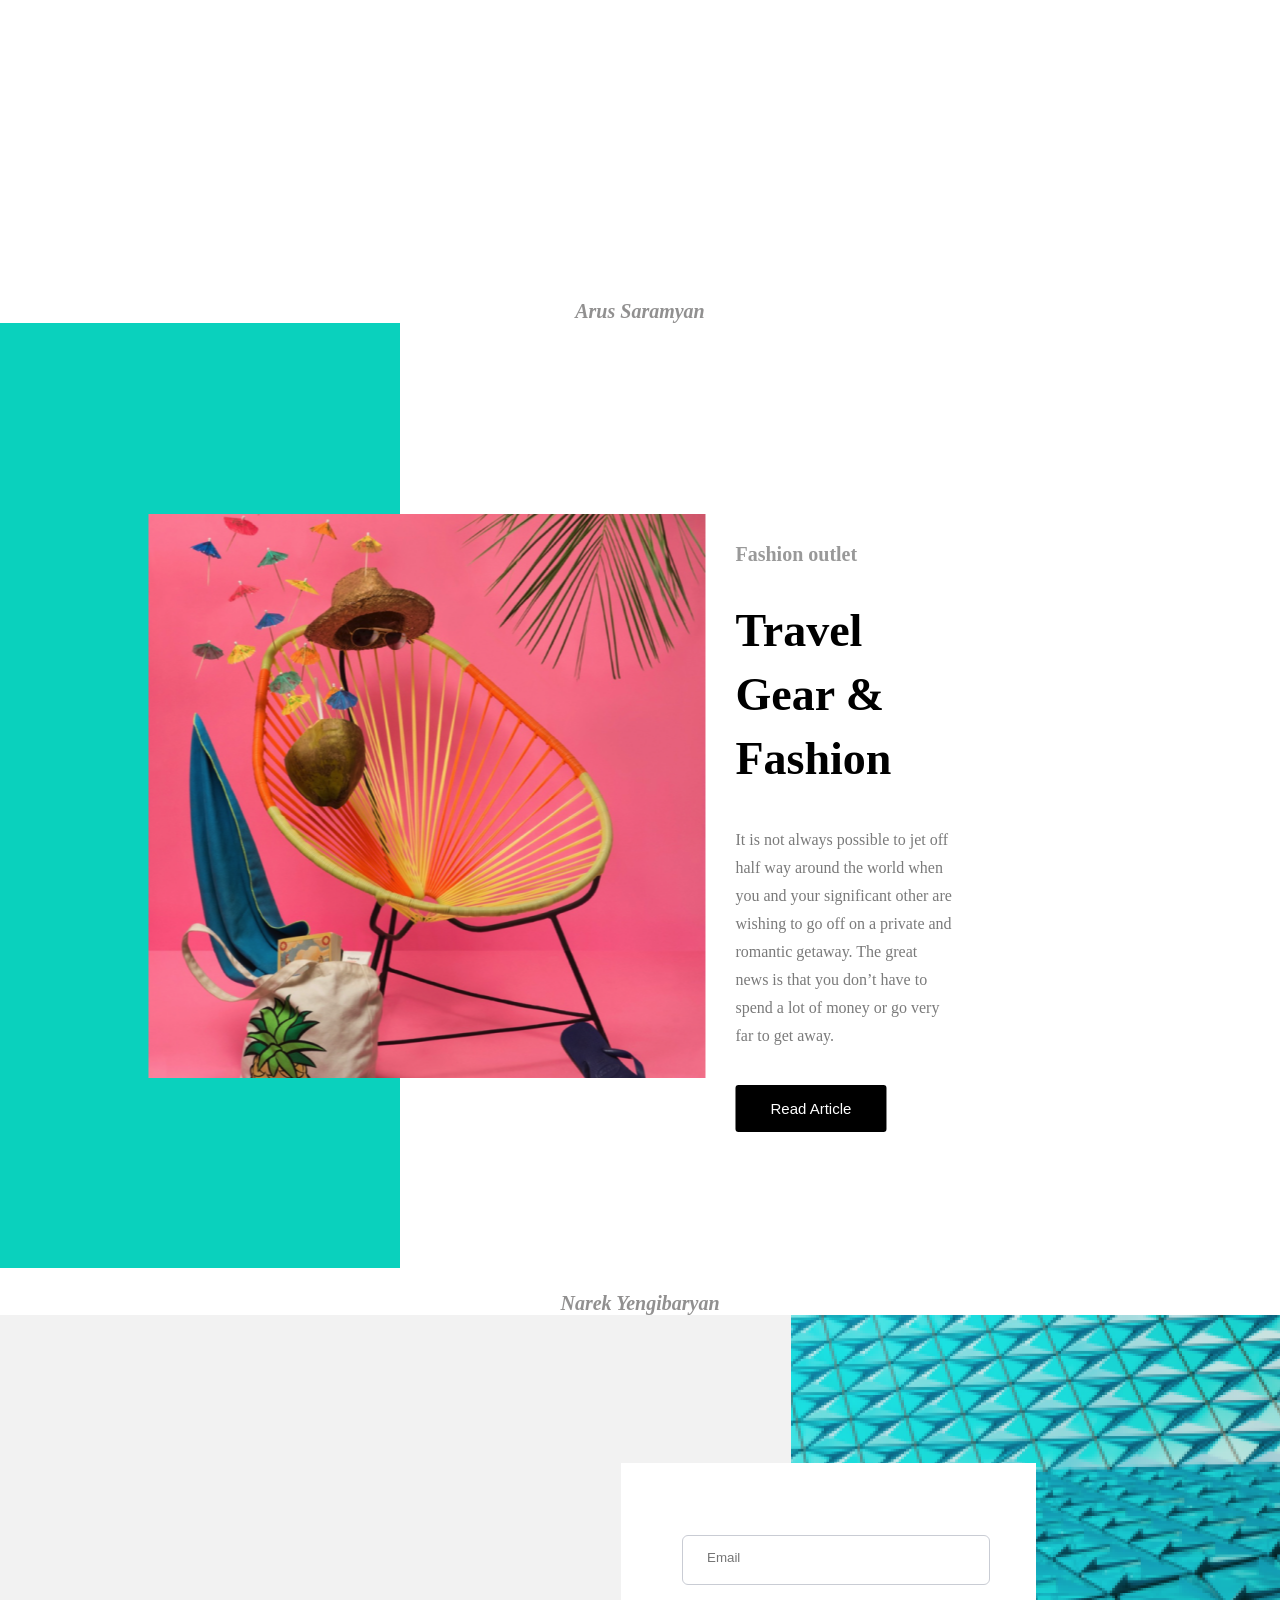
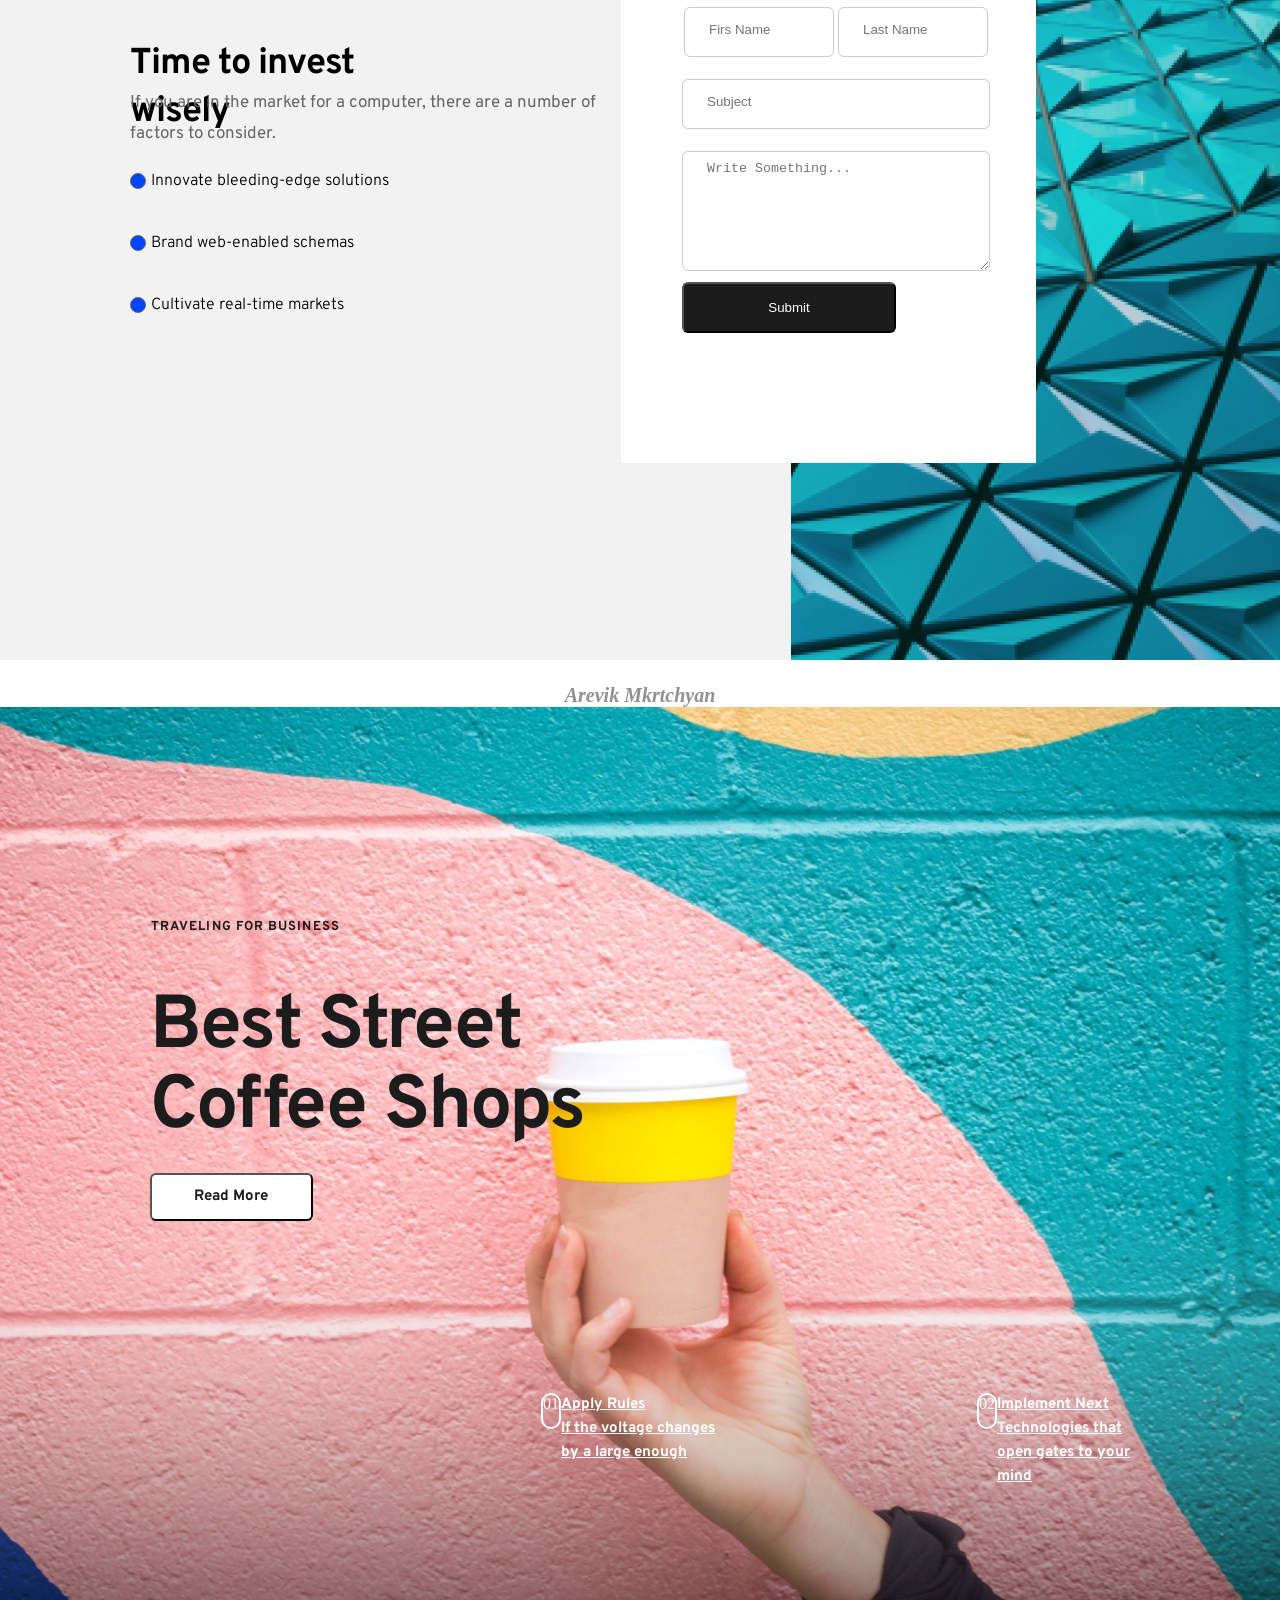
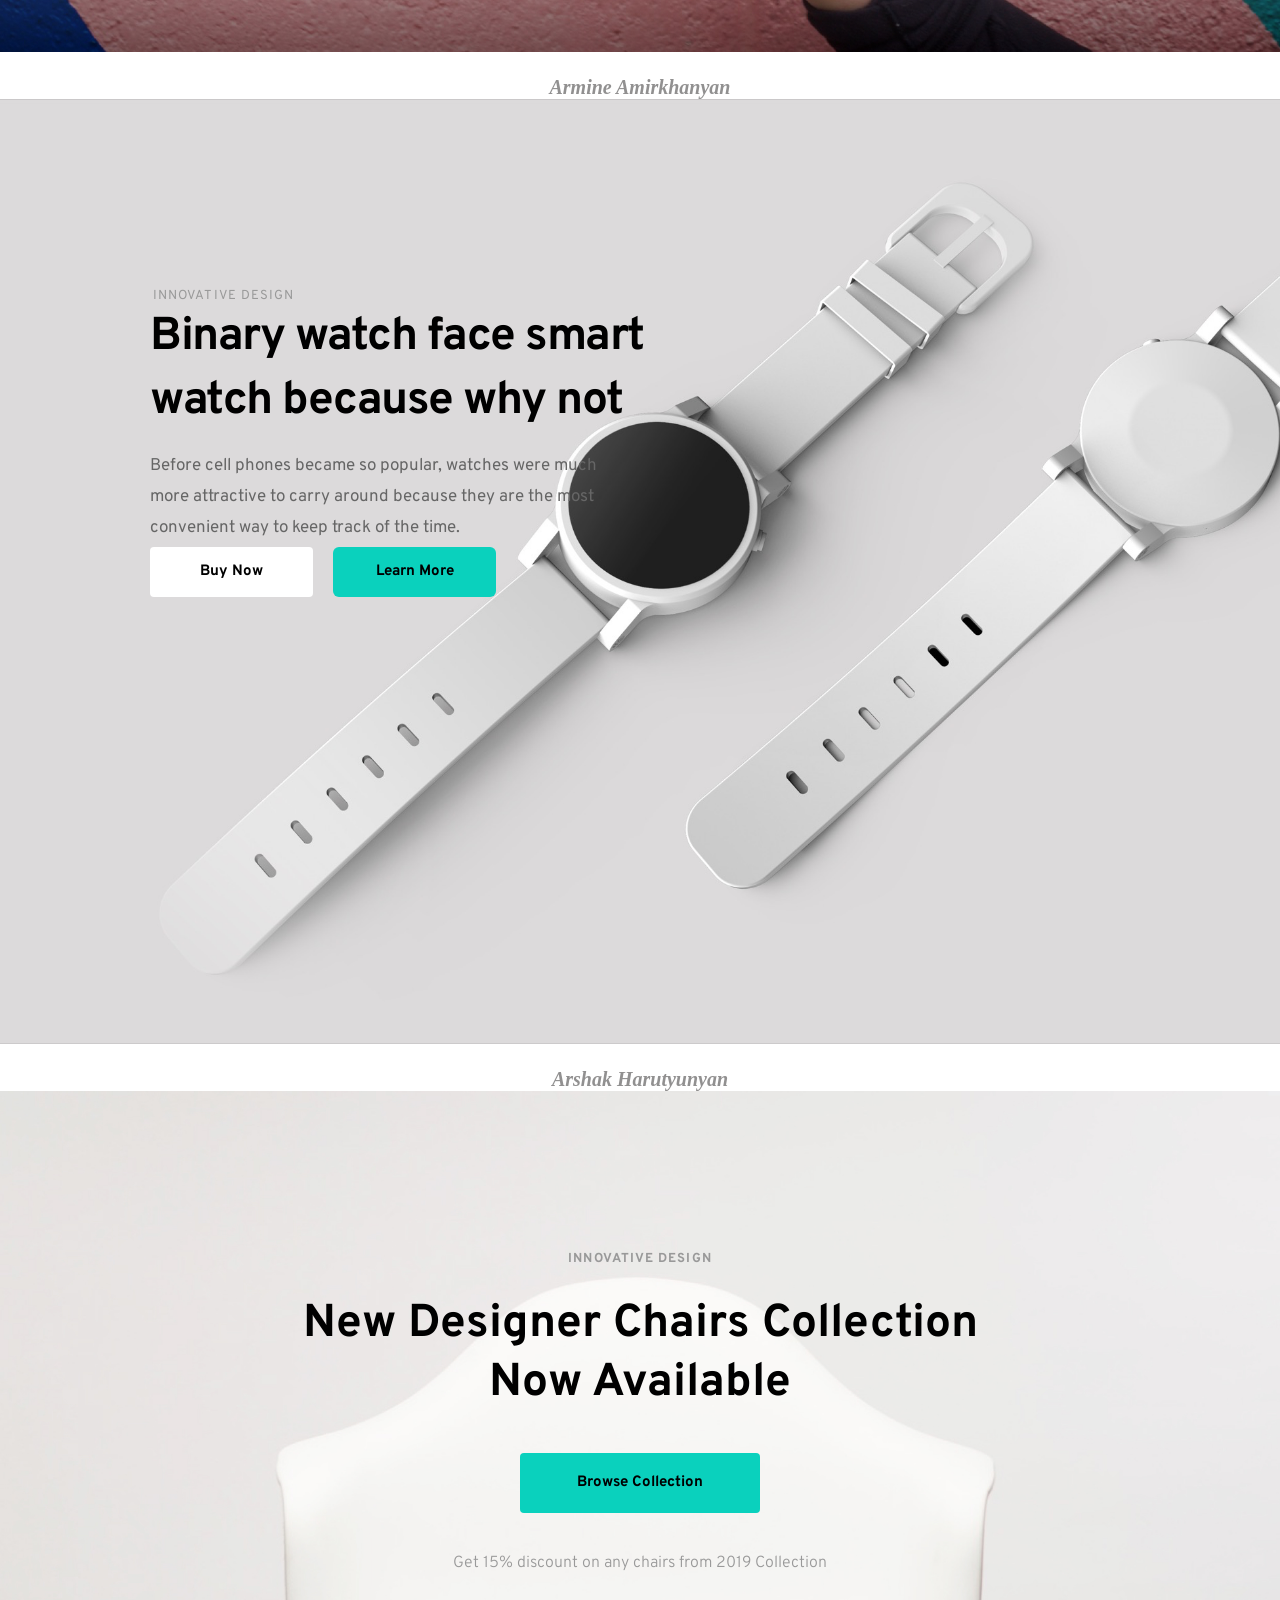
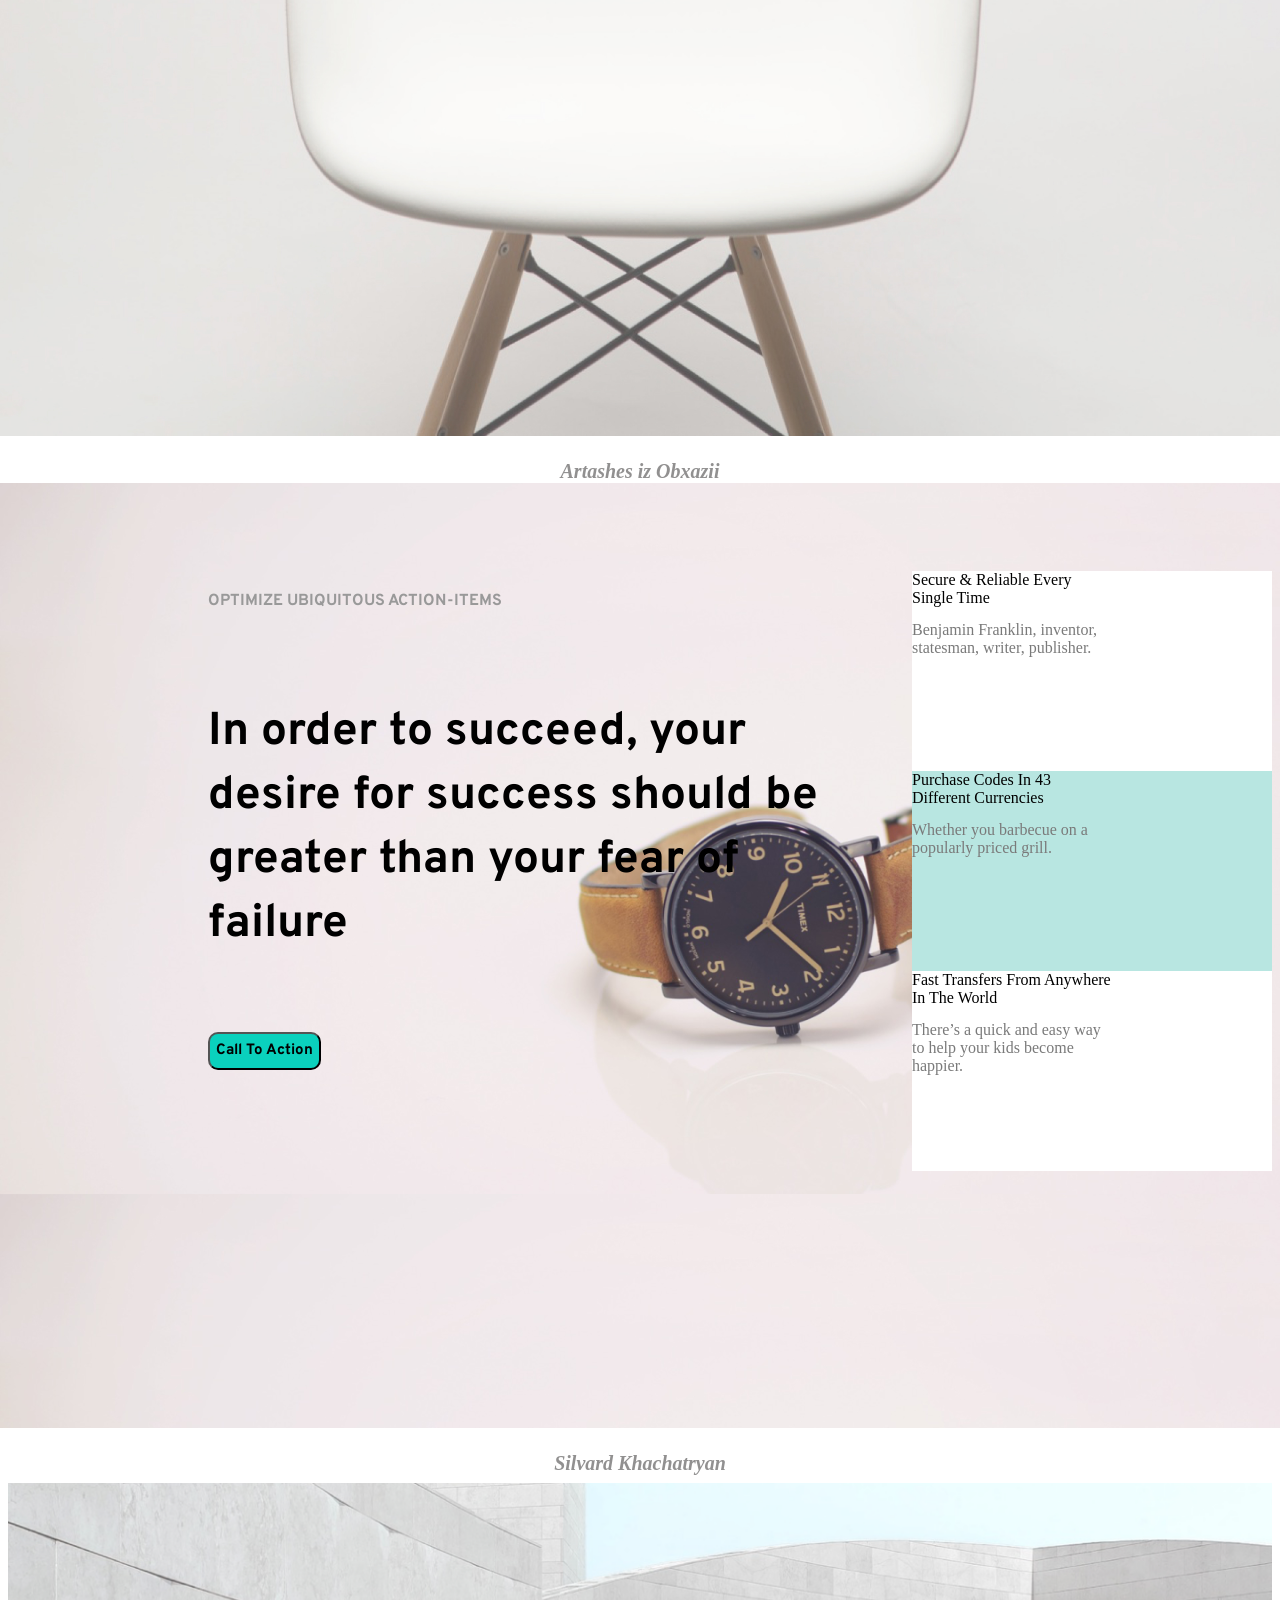
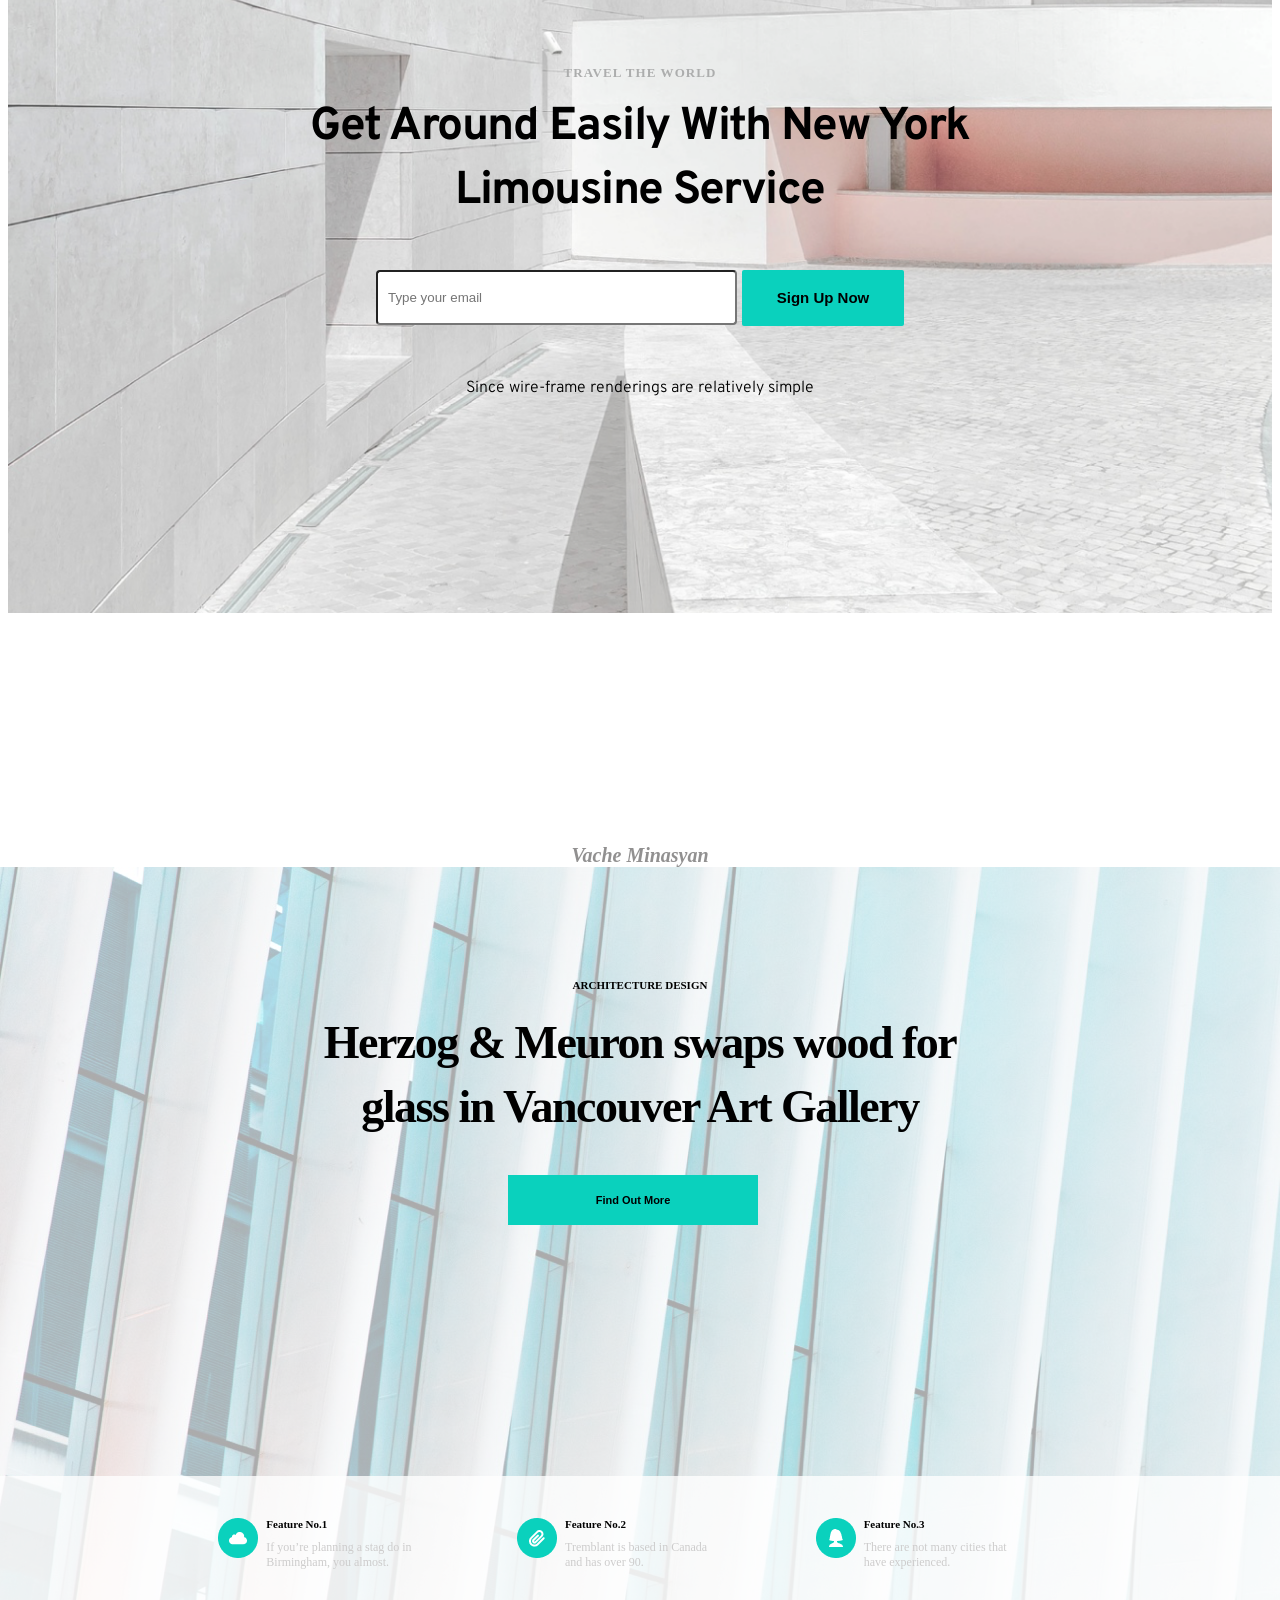
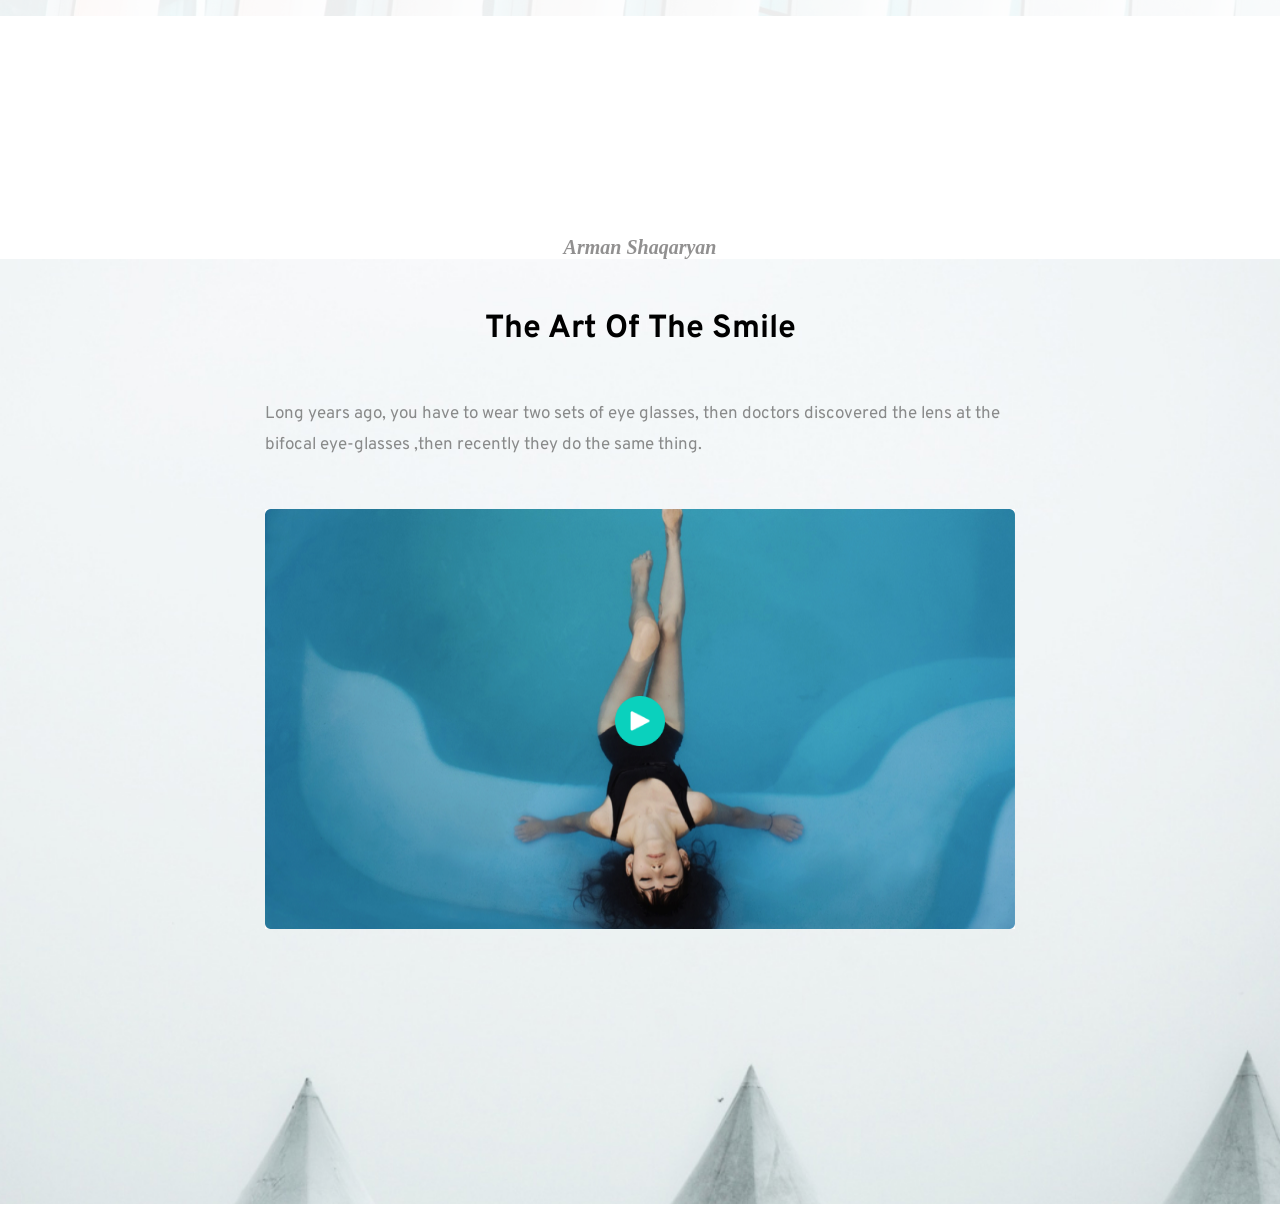
==== commit 343c1629: "new new new" ====
--- a/block1/index.html
+++ b/block1/index.html
@@ -26,7 +26,7 @@
             </div>
         </div>
         <div class="part2_b1">
-            <img src="img/12_daniel_can_bc-207.jpg" class="cherry_b1 active">
+            <img src="img/img12_daniel_can_bc-207.jpg.jpg" class="cherry_b1 active">
             <img src="img/Altja_jõgi_Lahemaal.jpg" class="cherry_b1">
             <img src="img/Cherry.jpg" alt="cherry" class="cherry_b1">
         </div>
